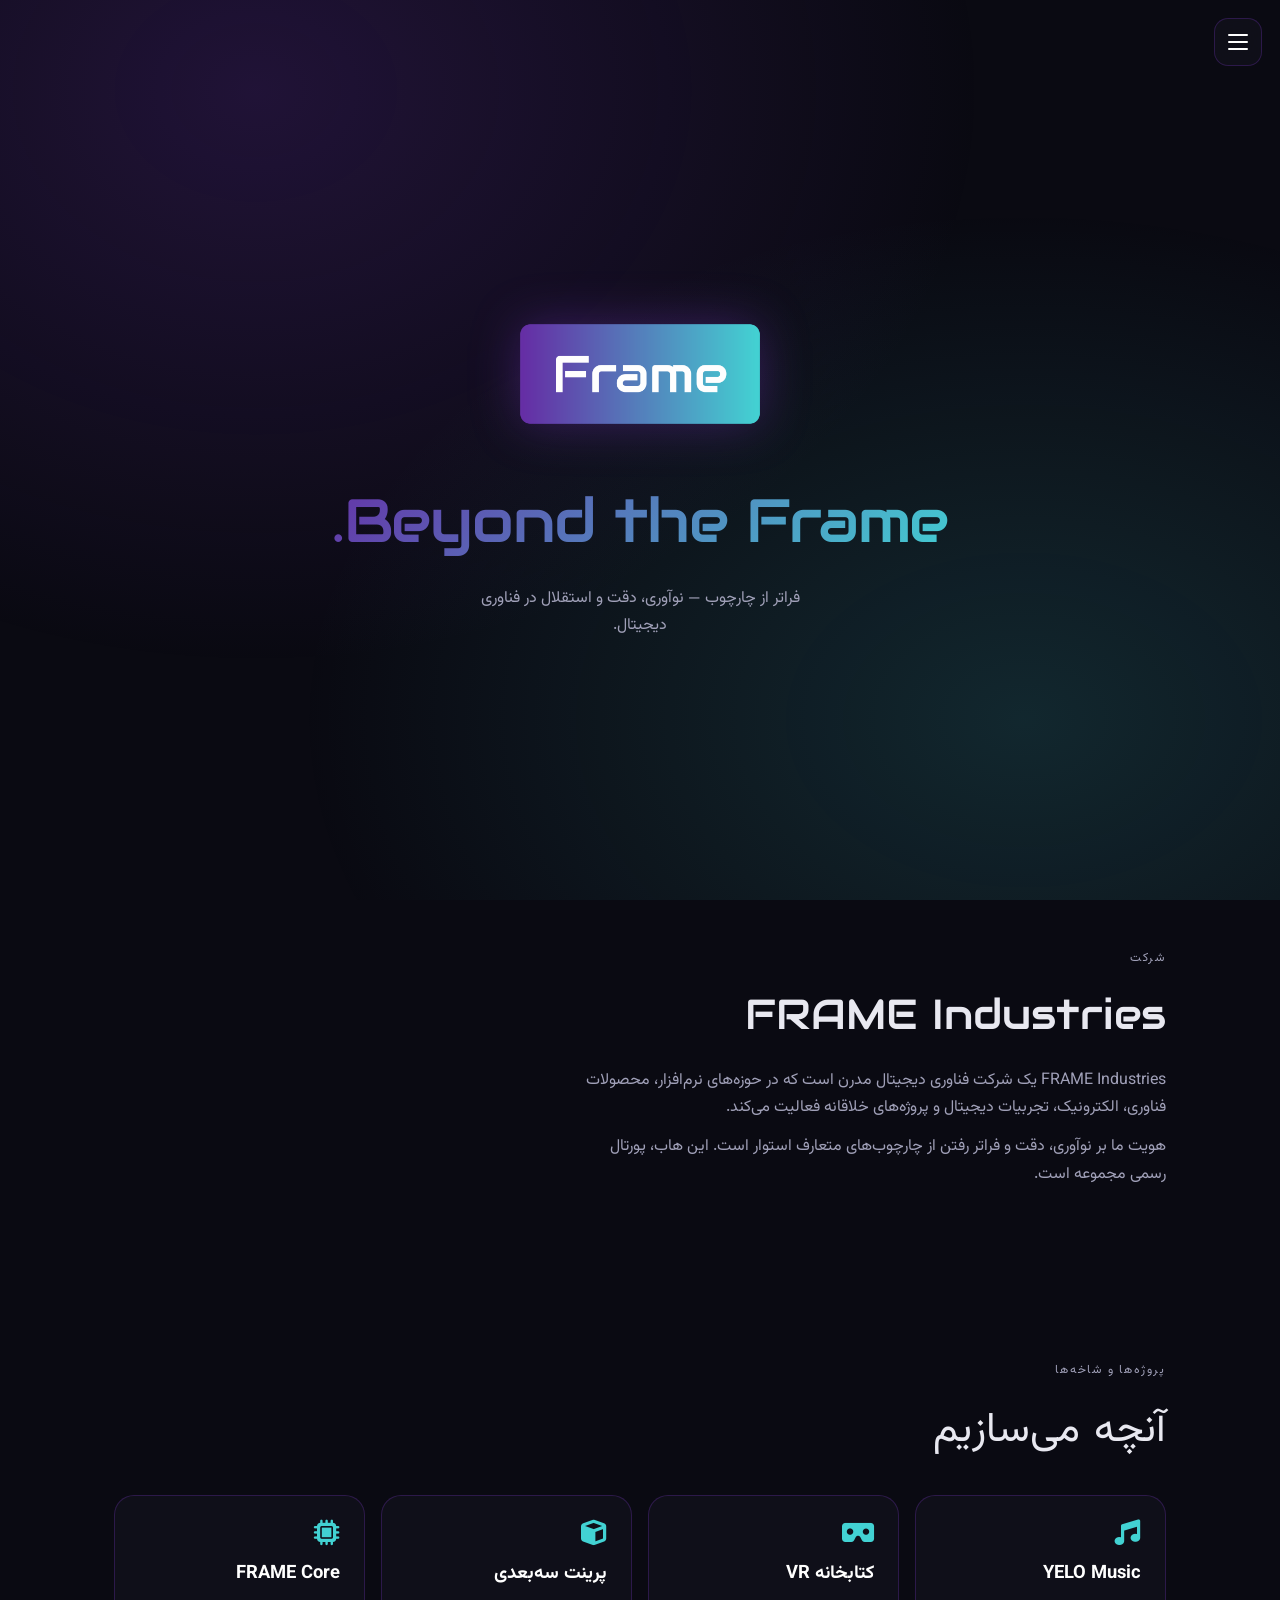
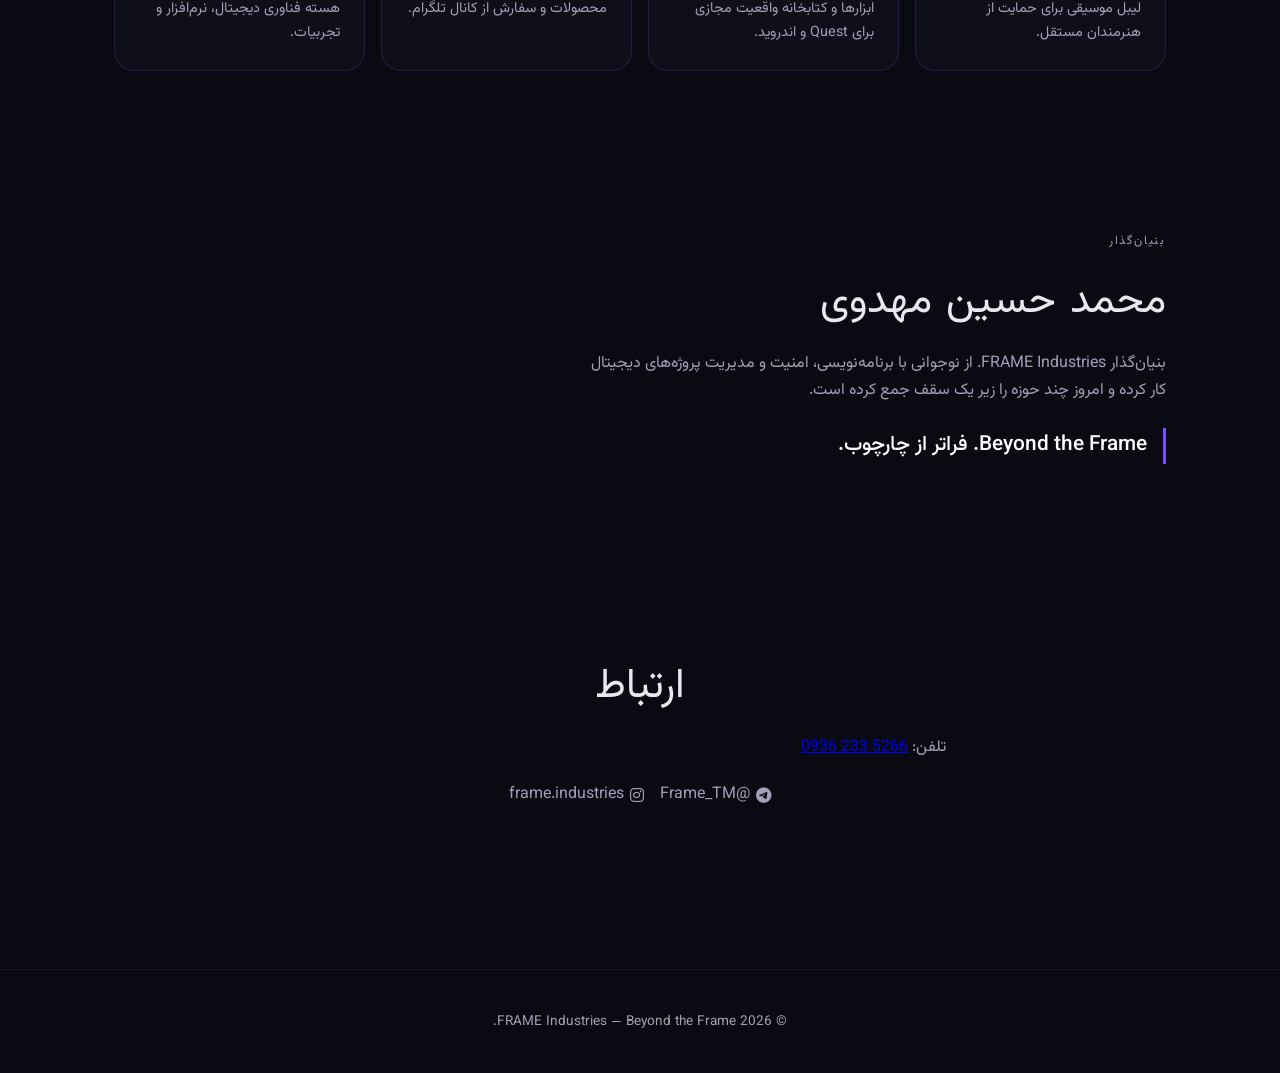
==== index.html @ 78009a1a "Fix hamburger overlapping menu logo + blend slider better" ====
<!DOCTYPE html>
<html lang="fa" dir="rtl">
<head>
    <meta charset="UTF-8">
    <meta name="viewport" content="width=device-width, initial-scale=1.0">
    <meta name="google-site-verification" content="eckEmKRcxO2-v0_uGxKgiAfYmNxzAT6_36wGXXYYWFs" />
    <title>FRAME Industries | Beyond the Frame</title>
    <meta name="description" content="هاب رسمی FRAME Industries. Beyond the Frame. فناوری، موسیقی، VR و نوآوری در شیراز.">
    <meta name="theme-color" content="#0a0a12">
    <link rel="icon" href="assets/logo-icon.png" />
    <link rel="apple-touch-icon" href="assets/logo-icon.png" />
    <link href="https://fonts.googleapis.com/css2?family=Audiowide&family=Inter:wght@300;400;500;600;700&family=Vazirmatn:wght@300;400;500;600;700&display=swap" rel="stylesheet">
    <link rel="stylesheet" href="https://cdnjs.cloudflare.com/ajax/libs/font-awesome/6.5.1/css/all.min.css">
    <link rel="stylesheet" href="style.css">
</head>
<body>
    <!-- Hamburger Button -->
    <button class="hamburger" id="hamburger" aria-label="منو" aria-expanded="false">
        <span></span>
        <span></span>
        <span></span>
    </button>

    <!-- Overlay -->
    <div class="menu-overlay" id="menuOverlay"></div>

    <!-- Slide Menu -->
    <nav class="slide-menu" id="slideMenu" aria-hidden="true">
        <div class="menu-header">
            <span class="menu-logo">FRAME</span>
            <button class="menu-close" id="menuClose" aria-label="بستن">×</button>
        </div>

        <div class="menu-section">
            <p class="menu-label">ناوبری صفحه</p>
            <a href="#hero">خانه</a>
            <a href="#about">درباره</a>
            <a href="#ventures">پروژه‌ها</a>
            <a href="#founder">بنیان‌گذار</a>
            <a href="#contact">تماس</a>
        </div>

        <div class="menu-section">
            <p class="menu-label">سایت‌ها و لینک‌ها</p>
            <a href="https://mhmahdavi1391.github.io/yelo/" target="_blank" rel="noopener">
                <i class="fa-solid fa-music"></i> YELO Music
            </a>
            <a href="https://mhmahdavi1391.github.io/VR/" target="_blank" rel="noopener">
                <i class="fa-solid fa-vr-cardboard"></i> کتابخانه VR
            </a>
            <a href="https://t.me/frame_industries_3d" target="_blank" rel="noopener">
                <i class="fa-solid fa-cube"></i> پرینت سه‌بعدی
            </a>
            <a href="https://t.me/Frame_TM" target="_blank" rel="noopener">
                <i class="fab fa-telegram"></i> تلگرام
            </a>
            <a href="https://www.instagram.com/frame.industries/" target="_blank" rel="noopener">
                <i class="fab fa-instagram"></i> اینستاگرام
            </a>
        </div>
    </nav>

    <main>
        <section id="hero" class="hero">
            <div class="hero-text">
                <img src="assets/logo-banner.png" alt="FRAME" class="hero-logo">
                <h1>Beyond the Frame.</h1>
                <p class="tagline">فراتر از چارچوب — نوآوری، دقت و استقلال در فناوری دیجیتال.</p>
            </div>

            <section class="ad-slider" id="adSlider" hidden aria-roledescription="carousel" aria-label="اسلایدر">
                <div class="ad-frame" id="adFrame">
                    <div class="ad-track" id="adTrack"></div>
                    <div class="ad-dots" id="adDots"></div>
                </div>
            </section>
        </section>

        <section id="about" class="section">
            <p class="eyebrow">شرکت</p>
            <h2>FRAME Industries</h2>
            <p>FRAME Industries یک شرکت فناوری دیجیتال مدرن است که در حوزه‌های نرم‌افزار، محصولات فناوری، الکترونیک، تجربیات دیجیتال و پروژه‌های خلاقانه فعالیت می‌کند.</p>
            <p>هویت ما بر نوآوری، دقت و فراتر رفتن از چارچوب‌های متعارف استوار است. این هاب، پورتال رسمی مجموعه است.</p>
        </section>

        <section id="ventures" class="section">
            <p class="eyebrow">پروژه‌ها و شاخه‌ها</p>
            <h2>آنچه می‌سازیم</h2>
            <div class="venture-grid">
                <a href="https://mhmahdavi1391.github.io/yelo/" class="v-card">
                    <i class="fa-solid fa-music"></i>
                    <h3>YELO Music</h3>
                    <p>لیبل موسیقی برای حمایت از هنرمندان مستقل.</p>
                </a>
                <a href="https://mhmahdavi1391.github.io/VR/" class="v-card">
                    <i class="fa-solid fa-vr-cardboard"></i>
                    <h3>کتابخانه VR</h3>
                    <p>ابزارها و کتابخانه واقعیت مجازی برای Quest و اندروید.</p>
                </a>
                <a href="https://t.me/frame_industries_3d" class="v-card" target="_blank" rel="noopener">
                    <i class="fa-solid fa-cube"></i>
                    <h3>پرینت سه‌بعدی</h3>
                    <p>محصولات و سفارش از کانال تلگرام.</p>
                </a>
                <div class="v-card">
                    <i class="fa-solid fa-microchip"></i>
                    <h3>FRAME Core</h3>
                    <p>هسته فناوری دیجیتال، نرم‌افزار و تجربیات.</p>
                </div>
            </div>
        </section>

        <section id="founder" class="section">
            <p class="eyebrow">بنیان‌گذار</p>
            <h2>محمد حسین مهدوی</h2>
            <p>بنیان‌گذار FRAME Industries. از نوجوانی با برنامه‌نویسی، امنیت و مدیریت پروژه‌های دیجیتال کار کرده و امروز چند حوزه را زیر یک سقف جمع کرده است.</p>
            <blockquote>Beyond the Frame. فراتر از چارچوب.</blockquote>
        </section>

        <section id="contact" class="section contact">
            <h2>ارتباط</h2>
            <p>تلفن: <a href="tel:09362335266" dir="ltr">0936 233 5266</a></p>
            <div class="socials">
                <a href="https://t.me/Frame_TM" target="_blank"><i class="fab fa-telegram"></i> @Frame_TM</a>
                <a href="https://www.instagram.com/frame.industries/" target="_blank"><i class="fab fa-instagram"></i> frame.industries</a>
            </div>
        </section>
    </main>

    <footer>
        <p>&copy; 2026 FRAME Industries — Beyond the Frame.</p>
    </footer>

    <script src="slider.js"></script>
    <script>
        // Menu toggle
        const hamburger = document.getElementById('hamburger');
        const slideMenu = document.getElementById('slideMenu');
        const menuOverlay = document.getElementById('menuOverlay');
        const menuClose = document.getElementById('menuClose');

        function openMenu() {
            slideMenu.classList.add('open');
            menuOverlay.classList.add('show');
            hamburger.classList.add('hidden');
            hamburger.setAttribute('aria-expanded', 'true');
            slideMenu.setAttribute('aria-hidden', 'false');
            document.body.style.overflow = 'hidden';
        }
        function closeMenu() {
            slideMenu.classList.remove('open');
            menuOverlay.classList.remove('show');
            hamburger.classList.remove('hidden');
            hamburger.setAttribute('aria-expanded', 'false');
            slideMenu.setAttribute('aria-hidden', 'true');
            document.body.style.overflow = '';
        }

        hamburger.addEventListener('click', openMenu);
        menuClose.addEventListener('click', closeMenu);
        menuOverlay.addEventListener('click', closeMenu);

        // Close menu on link click (for internal anchors)
        slideMenu.querySelectorAll('a[href^="#"]').forEach(a => {
            a.addEventListener('click', closeMenu);
        });

        // Scroll reveal
        const sections = document.querySelectorAll('section');
        const observer = new IntersectionObserver((entries) => {
            entries.forEach(entry => {
                if (entry.isIntersecting) entry.target.classList.add('revealed');
            });
        }, { threshold: 0.25 });
        sections.forEach(s => observer.observe(s));

        // Smooth scroll
        document.querySelectorAll('a[href^="#"]').forEach(a => {
            a.addEventListener('click', e => {
                const href = a.getAttribute('href');
                if (href.startsWith('#') && href.length > 1) {
                    e.preventDefault();
                    const target = document.querySelector(href);
                    if (target) target.scrollIntoView({ behavior: 'smooth' });
                }
            });
        });
    </script>
</body>
</html>
---- style.css ----
:root {
  --bg: #0a0a12;
  --ink: #e8e8f0;
  --muted: #a0a0b8;
  --glass: rgba(18, 18, 28, 0.72);
  --line: rgba(101, 46, 166, 0.35);
  --purple: #7c4dff;
  --cyan: #42D2D3;
  --gradient: linear-gradient(135deg, #652EA6, #5480BD, #42D2D3);
  --font: 'Vazirmatn', 'Inter', system-ui, sans-serif;
  --brand: 'Audiowide', 'Vazirmatn', sans-serif;
  --ease: cubic-bezier(.22, 1, .36, 1);
}

* { box-sizing: border-box; margin: 0; padding: 0; }
html { scroll-behavior: smooth; }
body {
  font-family: var(--font);
  background: var(--bg);
  color: var(--ink);
  line-height: 1.7;
  overflow-x: hidden;
}
body::before {
  content: '';
  position: fixed;
  inset: 0;
  z-index: -1;
  background: radial-gradient(ellipse at 20% 10%, rgba(101,46,166,.25), transparent 50%),
              radial-gradient(ellipse at 80% 80%, rgba(66,210,211,.15), transparent 50%);
  pointer-events: none;
}

/* Hamburger */
.hamburger {
  position: fixed;
  top: 18px;
  right: 18px;
  z-index: 200;
  width: 48px;
  height: 48px;
  border: 1px solid var(--line);
  background: var(--glass);
  backdrop-filter: blur(16px);
  border-radius: 14px;
  display: flex;
  flex-direction: column;
  align-items: center;
  justify-content: center;
  gap: 5px;
  cursor: pointer;
  transition: all .3s var(--ease);
}
.hamburger:hover { background: rgba(18,18,28,.9); border-color: var(--cyan); }
.hamburger span {
  display: block;
  width: 20px;
  height: 2px;
  background: #fff;
  border-radius: 2px;
  transition: all .3s;
}

/* Overlay */
.menu-overlay {
  position: fixed;
  inset: 0;
  background: rgba(0,0,0,.55);
  z-index: 150;
  opacity: 0;
  visibility: hidden;
  transition: all .35s var(--ease);
}
.menu-overlay.show {
  opacity: 1;
  visibility: visible;
}

/* Slide Menu (from right in RTL) */
.slide-menu {
  position: fixed;
  top: 0;
  right: 0;
  height: 100dvh;
  width: min(320px, 85vw);
  background: rgba(12,12,20,.92);
  backdrop-filter: blur(24px) saturate(1.3);
  border-left: 1px solid var(--line);
  z-index: 180;
  transform: translateX(100%);
  transition: transform .4s var(--ease);
  display: flex;
  flex-direction: column;
  padding: 20px 0;
  overflow-y: auto;
}
.slide-menu.open {
  transform: translateX(0);
}

.menu-header {
  display: flex;
  align-items: center;
  justify-content: space-between;
  padding: 8px 20px 16px;
  border-bottom: 1px solid rgba(255,255,255,.06);
}
.menu-logo {
  font-family: var(--brand);
  font-size: 1.3rem;
  letter-spacing: 0.12em;
  background: var(--gradient);
  -webkit-background-clip: text;
  -webkit-text-fill-color: transparent;
}
.menu-close {
  width: 36px;
  height: 36px;
  border: 0;
  background: transparent;
  color: var(--muted);
  font-size: 1.8rem;
  cursor: pointer;
  border-radius: 10px;
  line-height: 1;
}
.menu-close:hover { color: #fff; background: rgba(255,255,255,.08); }

.menu-section {
  padding: 16px 0;
  border-bottom: 1px solid rgba(255,255,255,.05);
}
.menu-label {
  font-size: 0.7rem;
  letter-spacing: 0.14em;
  text-transform: uppercase;
  color: var(--purple);
  padding: 0 20px 8px;
  font-weight: 600;
}
.slide-menu a {
  display: flex;
  align-items: center;
  gap: 12px;
  padding: 12px 20px;
  color: var(--ink);
  text-decoration: none;
  font-size: 0.95rem;
  font-weight: 500;
  transition: background .25s;
}
.slide-menu a:hover {
  background: rgba(101,46,166,.18);
}
.slide-menu a i {
  width: 20px;
  text-align: center;
  color: var(--cyan);
  font-size: 1.05rem;
}

main { max-width: 1100px; margin: 0 auto; padding: 40px 24px 80px; }

.hero {
  min-height: 92vh;
  display: flex;
  flex-direction: column;
  align-items: center;
  justify-content: center;
  text-align: center;
  padding: 80px 0 40px;
  gap: 28px;
}
.hero-text { max-width: 640px; }
.hero-logo {
  width: min(260px, 68%);
  margin-bottom: 20px;
  filter: drop-shadow(0 0 24px rgba(101,46,166,.45));
}
.hero h1 {
  font-family: var(--brand);
  font-size: clamp(2.4rem, 5.5vw, 3.8rem);
  font-weight: 400;
  letter-spacing: -0.02em;
  background: var(--gradient);
  -webkit-background-clip: text;
  -webkit-text-fill-color: transparent;
  margin-bottom: 12px;
}
.tagline { max-width: 38ch; color: var(--muted); margin: 0 auto; }

.ad-slider {
  width: min(720px, 92%);
  margin: 8px 0;
}
.ad-frame {
  position: relative;
  aspect-ratio: 16/9;
  border-radius: 24px;
  overflow: hidden;
  background: var(--glass);
  border: 1px solid var(--line);
  box-shadow: 0 20px 50px rgba(0,0,0,.4), inset 0 1px 0 rgba(255,255,255,.08);
  backdrop-filter: blur(12px);
  cursor: grab;
  touch-action: pan-y;
  user-select: none;
}
.ad-frame.is-dragging { cursor: grabbing; }
.ad-track {
  display: flex;
  height: 100%;
  transform: translateX(0);
  transition: transform .55s cubic-bezier(.22,1,.36,1);
}
.ad-frame.is-dragging .ad-track { transition: none; }
.ad-track img, .ad-link {
  flex: 0 0 100%;
  width: 100%;
  height: 100%;
  object-fit: cover;
}
.ad-link { display: block; }
.ad-track img { pointer-events: none; }
.ad-dots {
  position: absolute;
  left: 50%;
  bottom: 14px;
  transform: translateX(-50%);
  z-index: 4;
  display: flex;
  gap: 7px;
  padding: 8px 12px;
  border-radius: 999px;
  background: rgba(10,10,18,.65);
  border: 1px solid rgba(255,255,255,.1);
  backdrop-filter: blur(12px);
}
.ad-dot {
  width: 7px;
  height: 7px;
  border: 0;
  border-radius: 999px;
  background: rgba(255,255,255,.35);
  cursor: pointer;
  padding: 0;
  transition: all .3s;
}
.ad-dot.is-on {
  width: 20px;
  background: var(--gradient);
}

.section {
  padding: 80px 0;
  opacity: 0;
  transform: translateY(30px);
  transition: opacity .8s var(--ease), transform .8s var(--ease);
}
.section.revealed { opacity: 1; transform: none; }
.eyebrow {
  font-size: 0.75rem;
  letter-spacing: 0.15em;
  text-transform: uppercase;
  color: var(--purple);
  margin-bottom: 8px;
}
h2 {
  font-family: var(--brand);
  font-size: clamp(1.8rem, 4vw, 2.6rem);
  font-weight: 400;
  margin-bottom: 16px;
}
.section p { color: var(--muted); max-width: 65ch; margin-bottom: 12px; }

.venture-grid {
  display: grid;
  grid-template-columns: repeat(auto-fit, minmax(240px, 1fr));
  gap: 16px;
  margin-top: 32px;
}
.v-card {
  background: var(--glass);
  border: 1px solid var(--line);
  border-radius: 20px;
  padding: 24px;
  text-decoration: none;
  color: inherit;
  transition: transform .4s var(--ease), border-color .3s;
}
.v-card:hover { transform: translateY(-6px); border-color: var(--cyan); }
.v-card i { font-size: 1.6rem; color: var(--cyan); margin-bottom: 12px; display: block; }
.v-card h3 { font-size: 1.15rem; margin-bottom: 8px; color: #fff; }
.v-card p { font-size: 0.9rem; margin: 0; }

blockquote {
  font-size: 1.3rem;
  font-weight: 500;
  color: #fff;
  border-right: 3px solid var(--purple);
  padding-right: 16px;
  margin: 24px 0;
}

.contact { text-align: center; }
.socials { display: flex; gap: 16px; justify-content: center; margin-top: 20px; }
.socials a {
  color: var(--muted);
  text-decoration: none;
  display: flex;
  align-items: center;
  gap: 6px;
  transition: color .3s;
}
.socials a:hover { color: var(--cyan); }

footer {
  text-align: center;
  padding: 40px 20px;
  color: var(--muted);
  font-size: 0.85rem;
  border-top: 1px solid rgba(255,255,255,.06);
}

@media (max-width: 720px) {
  .hero { min-height: auto; padding-top: 90px; }
  .ad-slider { width: 100%; }
  .ad-frame { border-radius: 18px; }
}

@media (prefers-reduced-motion: reduce) {
  .ad-track, .slide-menu, .menu-overlay { transition: none; }
  .section { opacity: 1; transform: none; }
}
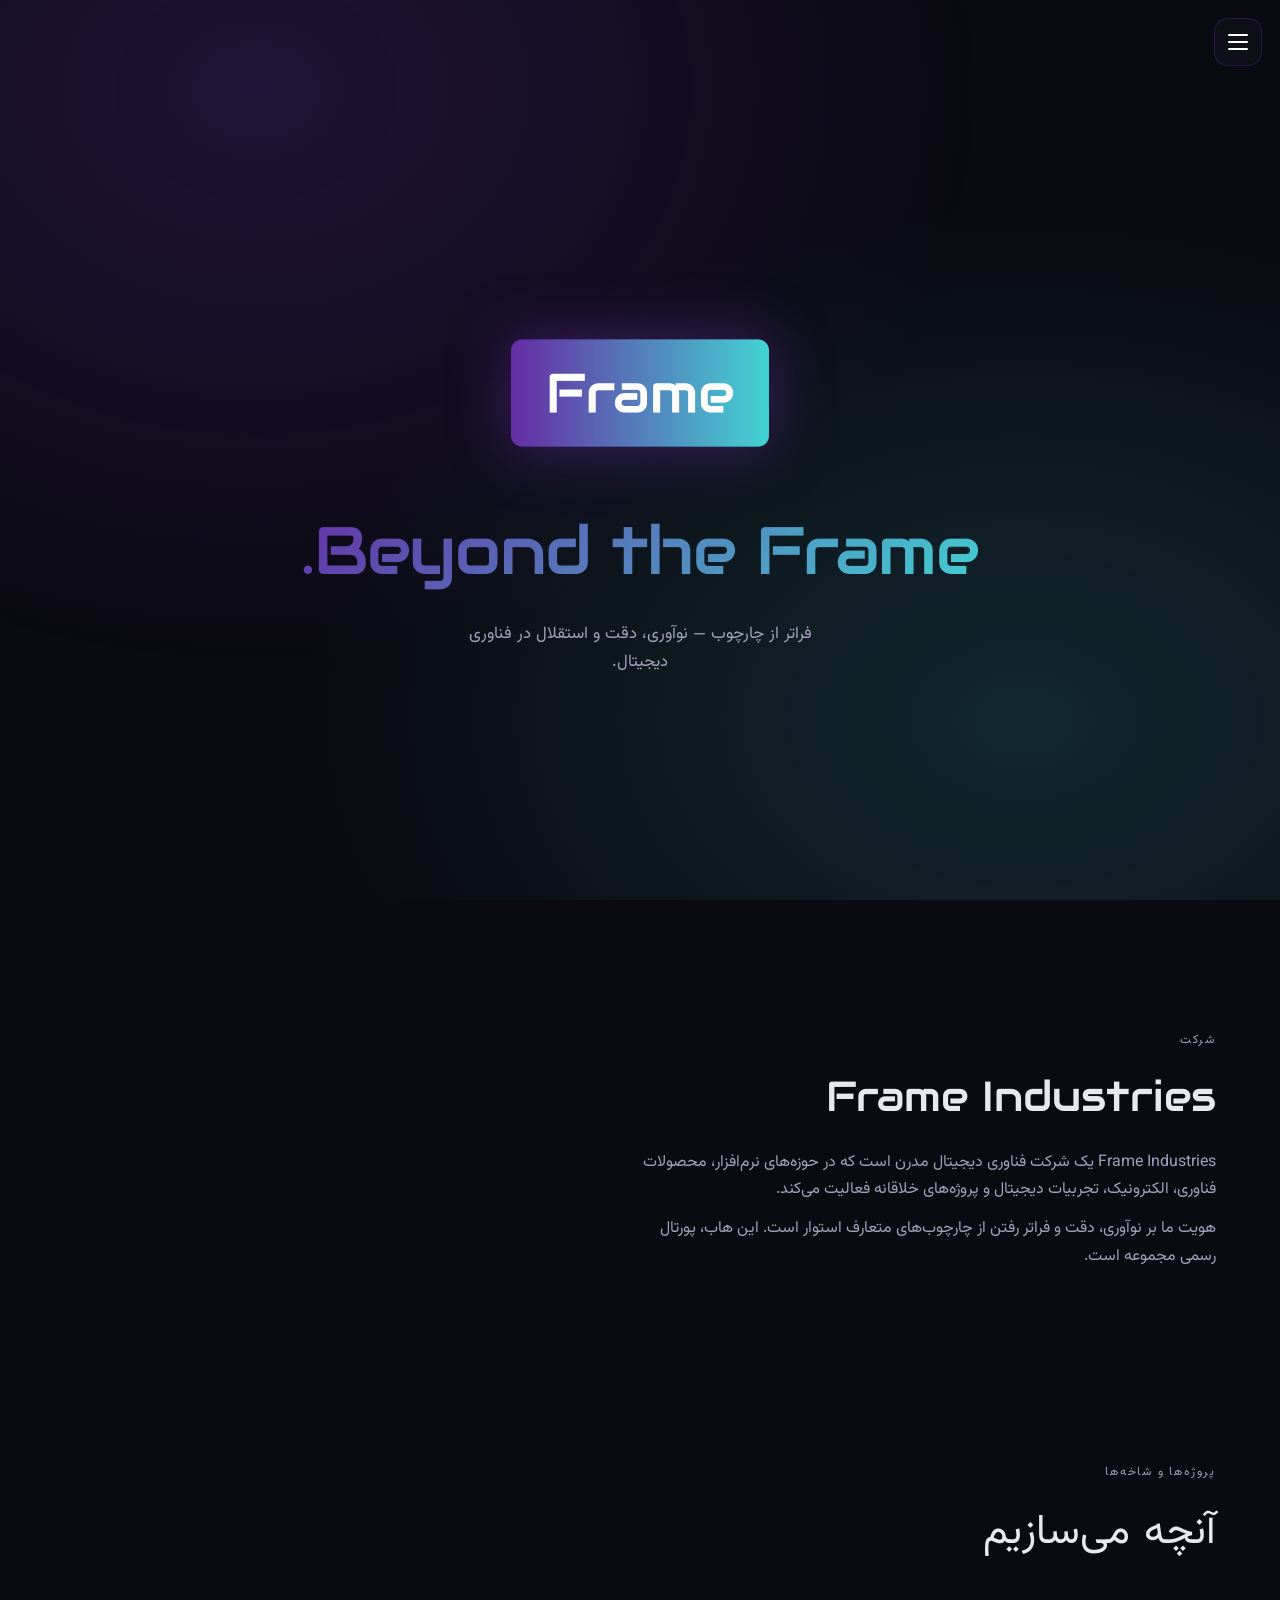
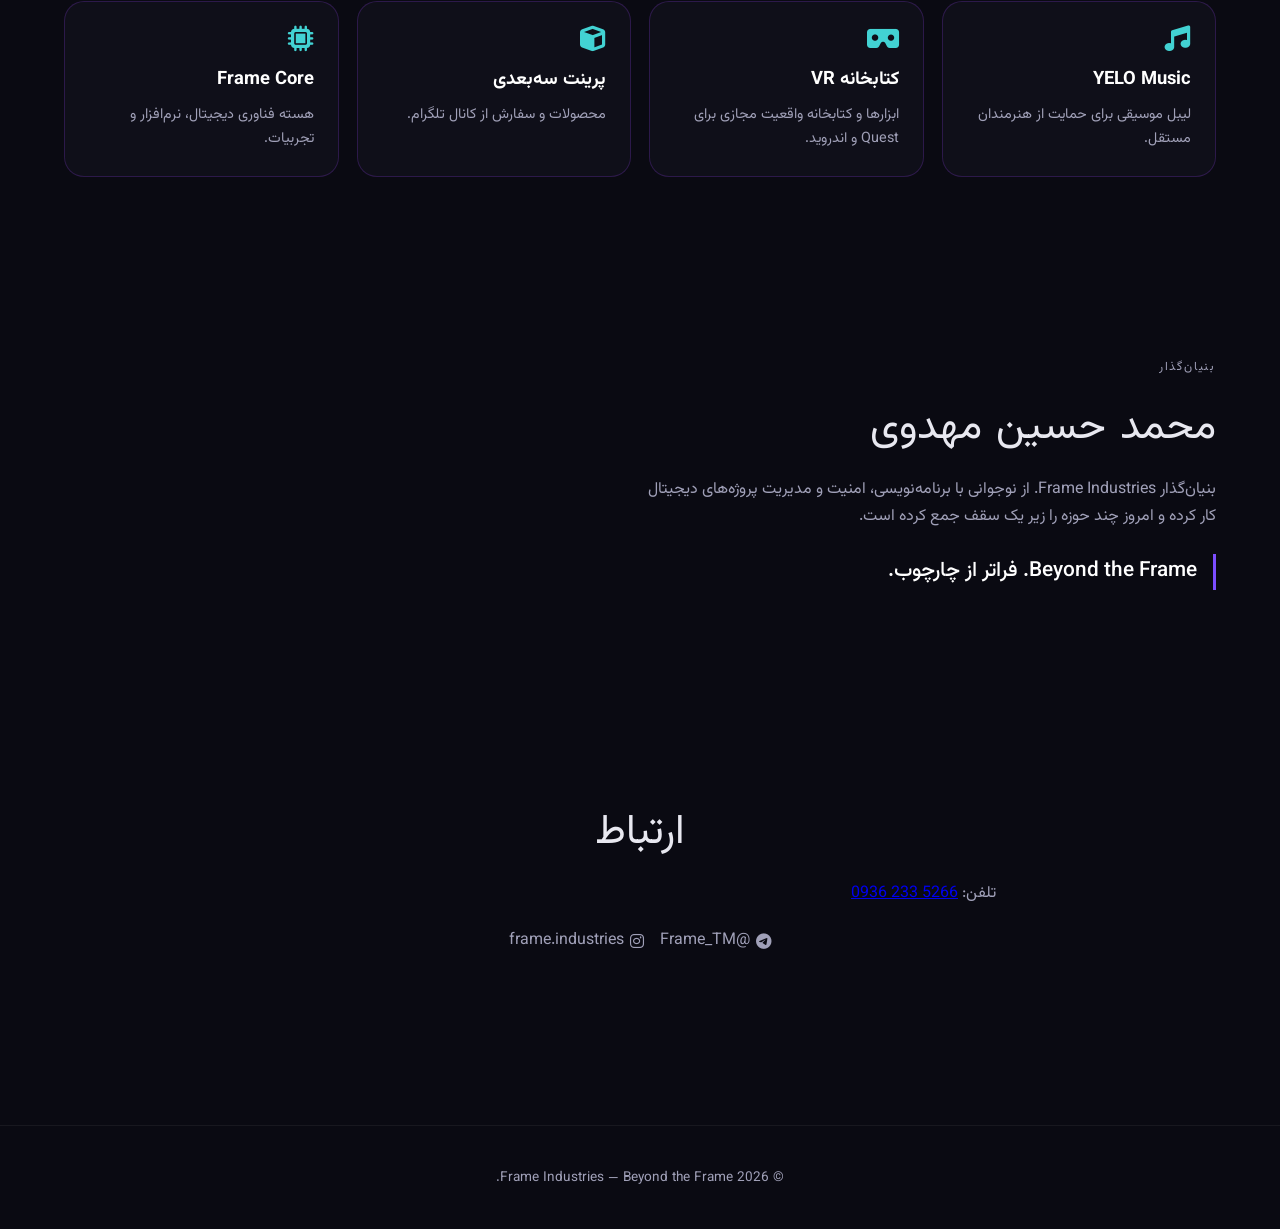
==== commit d7f8651d: "Change company name to Frame (not FRAME) everywhere" ====
--- a/index.html
+++ b/index.html
@@ -4,8 +4,8 @@
     <meta charset="UTF-8">
     <meta name="viewport" content="width=device-width, initial-scale=1.0">
     <meta name="google-site-verification" content="eckEmKRcxO2-v0_uGxKgiAfYmNxzAT6_36wGXXYYWFs" />
-    <title>FRAME Industries | Beyond the Frame</title>
-    <meta name="description" content="هاب رسمی FRAME Industries. Beyond the Frame. فناوری، موسیقی، VR و نوآوری در شیراز.">
+    <title>Frame Industries | Beyond the Frame</title>
+    <meta name="description" content="هاب رسمی Frame Industries. Beyond the Frame. فناوری، موسیقی، VR و نوآوری در شیراز.">
     <meta name="theme-color" content="#0a0a12">
     <link rel="icon" href="assets/logo-icon.png" />
     <link rel="apple-touch-icon" href="assets/logo-icon.png" />
@@ -27,7 +27,7 @@
     <!-- Slide Menu -->
     <nav class="slide-menu" id="slideMenu" aria-hidden="true">
         <div class="menu-header">
-            <span class="menu-logo">FRAME</span>
+            <span class="menu-logo">Frame</span>
             <button class="menu-close" id="menuClose" aria-label="بستن">×</button>
         </div>
 
@@ -63,7 +63,7 @@
     <main>
         <section id="hero" class="hero">
             <div class="hero-text">
-                <img src="assets/logo-banner.png" alt="FRAME" class="hero-logo">
+                <img src="assets/logo-banner.png" alt="Frame" class="hero-logo">
                 <h1>Beyond the Frame.</h1>
                 <p class="tagline">فراتر از چارچوب — نوآوری، دقت و استقلال در فناوری دیجیتال.</p>
             </div>
@@ -78,8 +78,8 @@
 
         <section id="about" class="section">
             <p class="eyebrow">شرکت</p>
-            <h2>FRAME Industries</h2>
-            <p>FRAME Industries یک شرکت فناوری دیجیتال مدرن است که در حوزه‌های نرم‌افزار، محصولات فناوری، الکترونیک، تجربیات دیجیتال و پروژه‌های خلاقانه فعالیت می‌کند.</p>
+            <h2>Frame Industries</h2>
+            <p>Frame Industries یک شرکت فناوری دیجیتال مدرن است که در حوزه‌های نرم‌افزار، محصولات فناوری، الکترونیک، تجربیات دیجیتال و پروژه‌های خلاقانه فعالیت می‌کند.</p>
             <p>هویت ما بر نوآوری، دقت و فراتر رفتن از چارچوب‌های متعارف استوار است. این هاب، پورتال رسمی مجموعه است.</p>
         </section>
 
@@ -104,7 +104,7 @@
                 </a>
                 <div class="v-card">
                     <i class="fa-solid fa-microchip"></i>
-                    <h3>FRAME Core</h3>
+                    <h3>Frame Core</h3>
                     <p>هسته فناوری دیجیتال، نرم‌افزار و تجربیات.</p>
                 </div>
             </div>
@@ -113,7 +113,7 @@
         <section id="founder" class="section">
             <p class="eyebrow">بنیان‌گذار</p>
             <h2>محمد حسین مهدوی</h2>
-            <p>بنیان‌گذار FRAME Industries. از نوجوانی با برنامه‌نویسی، امنیت و مدیریت پروژه‌های دیجیتال کار کرده و امروز چند حوزه را زیر یک سقف جمع کرده است.</p>
+            <p>بنیان‌گذار Frame Industries. از نوجوانی با برنامه‌نویسی، امنیت و مدیریت پروژه‌های دیجیتال کار کرده و امروز چند حوزه را زیر یک سقف جمع کرده است.</p>
             <blockquote>Beyond the Frame. فراتر از چارچوب.</blockquote>
         </section>
 
@@ -128,7 +128,7 @@
     </main>
 
     <footer>
-        <p>&copy; 2026 FRAME Industries — Beyond the Frame.</p>
+        <p>&copy; 2026 Frame Industries — Beyond the Frame.</p>
     </footer>
 
     <script src="slider.js"></script>
--- a/style.css
+++ b/style.css
@@ -60,6 +60,11 @@
   border-radius: 2px;
   transition: all .3s;
 }
+.hamburger.hidden {
+  opacity: 0;
+  pointer-events: none;
+  transform: scale(0.9);
+}
 
 /* Overlay */
 .menu-overlay {
@@ -82,7 +87,7 @@
   top: 0;
   right: 0;
   height: 100dvh;
-  width: min(320px, 85vw);
+  width: min(340px, 88vw);
   background: rgba(12,12,20,.92);
   backdrop-filter: blur(24px) saturate(1.3);
   border-left: 1px solid var(--line);
@@ -102,24 +107,24 @@
   display: flex;
   align-items: center;
   justify-content: space-between;
-  padding: 8px 20px 16px;
+  padding: 12px 22px 18px;
   border-bottom: 1px solid rgba(255,255,255,.06);
 }
 .menu-logo {
   font-family: var(--brand);
-  font-size: 1.3rem;
+  font-size: 1.35rem;
   letter-spacing: 0.12em;
   background: var(--gradient);
   -webkit-background-clip: text;
   -webkit-text-fill-color: transparent;
 }
 .menu-close {
-  width: 36px;
-  height: 36px;
+  width: 40px;
+  height: 40px;
   border: 0;
   background: transparent;
   color: var(--muted);
-  font-size: 1.8rem;
+  font-size: 1.9rem;
   cursor: pointer;
   border-radius: 10px;
   line-height: 1;
@@ -135,17 +140,17 @@
   letter-spacing: 0.14em;
   text-transform: uppercase;
   color: var(--purple);
-  padding: 0 20px 8px;
+  padding: 0 22px 8px;
   font-weight: 600;
 }
 .slide-menu a {
   display: flex;
   align-items: center;
   gap: 12px;
-  padding: 12px 20px;
+  padding: 13px 22px;
   color: var(--ink);
   text-decoration: none;
-  font-size: 0.95rem;
+  font-size: 0.96rem;
   font-weight: 500;
   transition: background .25s;
 }
@@ -159,27 +164,27 @@
   font-size: 1.05rem;
 }
 
-main { max-width: 1100px; margin: 0 auto; padding: 40px 24px 80px; }
+main { max-width: 1200px; margin: 0 auto; padding: 40px 24px 80px; }
 
 .hero {
-  min-height: 92vh;
+  min-height: 100vh;
   display: flex;
   flex-direction: column;
   align-items: center;
   justify-content: center;
   text-align: center;
-  padding: 80px 0 40px;
-  gap: 28px;
-}
-.hero-text { max-width: 640px; }
+  padding: 90px 0 50px;
+  gap: 32px;
+}
+.hero-text { max-width: 680px; }
 .hero-logo {
-  width: min(260px, 68%);
+  width: min(280px, 70%);
   margin-bottom: 20px;
-  filter: drop-shadow(0 0 24px rgba(101,46,166,.45));
+  filter: drop-shadow(0 0 28px rgba(101,46,166,.5));
 }
 .hero h1 {
   font-family: var(--brand);
-  font-size: clamp(2.4rem, 5.5vw, 3.8rem);
+  font-size: clamp(2.5rem, 6vw, 4.2rem);
   font-weight: 400;
   letter-spacing: -0.02em;
   background: var(--gradient);
@@ -187,21 +192,22 @@
   -webkit-text-fill-color: transparent;
   margin-bottom: 12px;
 }
-.tagline { max-width: 38ch; color: var(--muted); margin: 0 auto; }
-
+.tagline { max-width: 40ch; color: var(--muted); margin: 0 auto; font-size: 1.05rem; }
+
+/* Slider — blended, no heavy frame */
 .ad-slider {
-  width: min(720px, 92%);
-  margin: 8px 0;
+  width: 100%;
+  max-width: 100%;
+  margin: 10px 0 0;
 }
 .ad-frame {
   position: relative;
   aspect-ratio: 16/9;
-  border-radius: 24px;
+  border-radius: 0;
   overflow: hidden;
-  background: var(--glass);
-  border: 1px solid var(--line);
-  box-shadow: 0 20px 50px rgba(0,0,0,.4), inset 0 1px 0 rgba(255,255,255,.08);
-  backdrop-filter: blur(12px);
+  background: transparent;
+  border: none;
+  box-shadow: none;
   cursor: grab;
   touch-action: pan-y;
   user-select: none;
@@ -211,7 +217,7 @@
   display: flex;
   height: 100%;
   transform: translateX(0);
-  transition: transform .55s cubic-bezier(.22,1,.36,1);
+  transition: transform .6s cubic-bezier(.22,1,.36,1);
 }
 .ad-frame.is-dragging .ad-track { transition: none; }
 .ad-track img, .ad-link {
@@ -225,34 +231,34 @@
 .ad-dots {
   position: absolute;
   left: 50%;
-  bottom: 14px;
+  bottom: 18px;
   transform: translateX(-50%);
   z-index: 4;
   display: flex;
-  gap: 7px;
-  padding: 8px 12px;
+  gap: 8px;
+  padding: 8px 14px;
   border-radius: 999px;
-  background: rgba(10,10,18,.65);
-  border: 1px solid rgba(255,255,255,.1);
-  backdrop-filter: blur(12px);
+  background: rgba(10,10,18,.5);
+  border: 1px solid rgba(255,255,255,.08);
+  backdrop-filter: blur(10px);
 }
 .ad-dot {
   width: 7px;
   height: 7px;
   border: 0;
   border-radius: 999px;
-  background: rgba(255,255,255,.35);
+  background: rgba(255,255,255,.4);
   cursor: pointer;
   padding: 0;
   transition: all .3s;
 }
 .ad-dot.is-on {
-  width: 20px;
+  width: 22px;
   background: var(--gradient);
 }
 
 .section {
-  padding: 80px 0;
+  padding: 90px 0;
   opacity: 0;
   transform: translateY(30px);
   transition: opacity .8s var(--ease), transform .8s var(--ease);
@@ -275,9 +281,9 @@
 
 .venture-grid {
   display: grid;
-  grid-template-columns: repeat(auto-fit, minmax(240px, 1fr));
-  gap: 16px;
-  margin-top: 32px;
+  grid-template-columns: repeat(auto-fit, minmax(250px, 1fr));
+  gap: 18px;
+  margin-top: 36px;
 }
 .v-card {
   background: var(--glass);
@@ -322,13 +328,35 @@
   border-top: 1px solid rgba(255,255,255,.06);
 }
 
+/* Desktop & Tablet */
+@media (min-width: 768px) {
+  .ad-slider {
+    width: 100vw;
+    margin-left: calc(50% - 50vw);
+    margin-right: calc(50% - 50vw);
+  }
+  .ad-frame {
+    aspect-ratio: 21/9;
+    max-height: 480px;
+  }
+  .hero {
+    padding-top: 70px;
+  }
+}
+
+@media (min-width: 1100px) {
+  .ad-frame {
+    max-height: 520px;
+  }
+}
+
 @media (max-width: 720px) {
-  .hero { min-height: auto; padding-top: 90px; }
-  .ad-slider { width: 100%; }
-  .ad-frame { border-radius: 18px; }
+  .hero { min-height: auto; padding-top: 100px; gap: 24px; }
+  .ad-slider { width: 100vw; margin-left: -24px; margin-right: -24px; }
+  .ad-frame { aspect-ratio: 16/10; }
 }
 
 @media (prefers-reduced-motion: reduce) {
-  .ad-track, .slide-menu, .menu-overlay { transition: none; }
+  .ad-track, .slide-menu, .menu-overlay, .hamburger { transition: none; }
   .section { opacity: 1; transform: none; }
 }
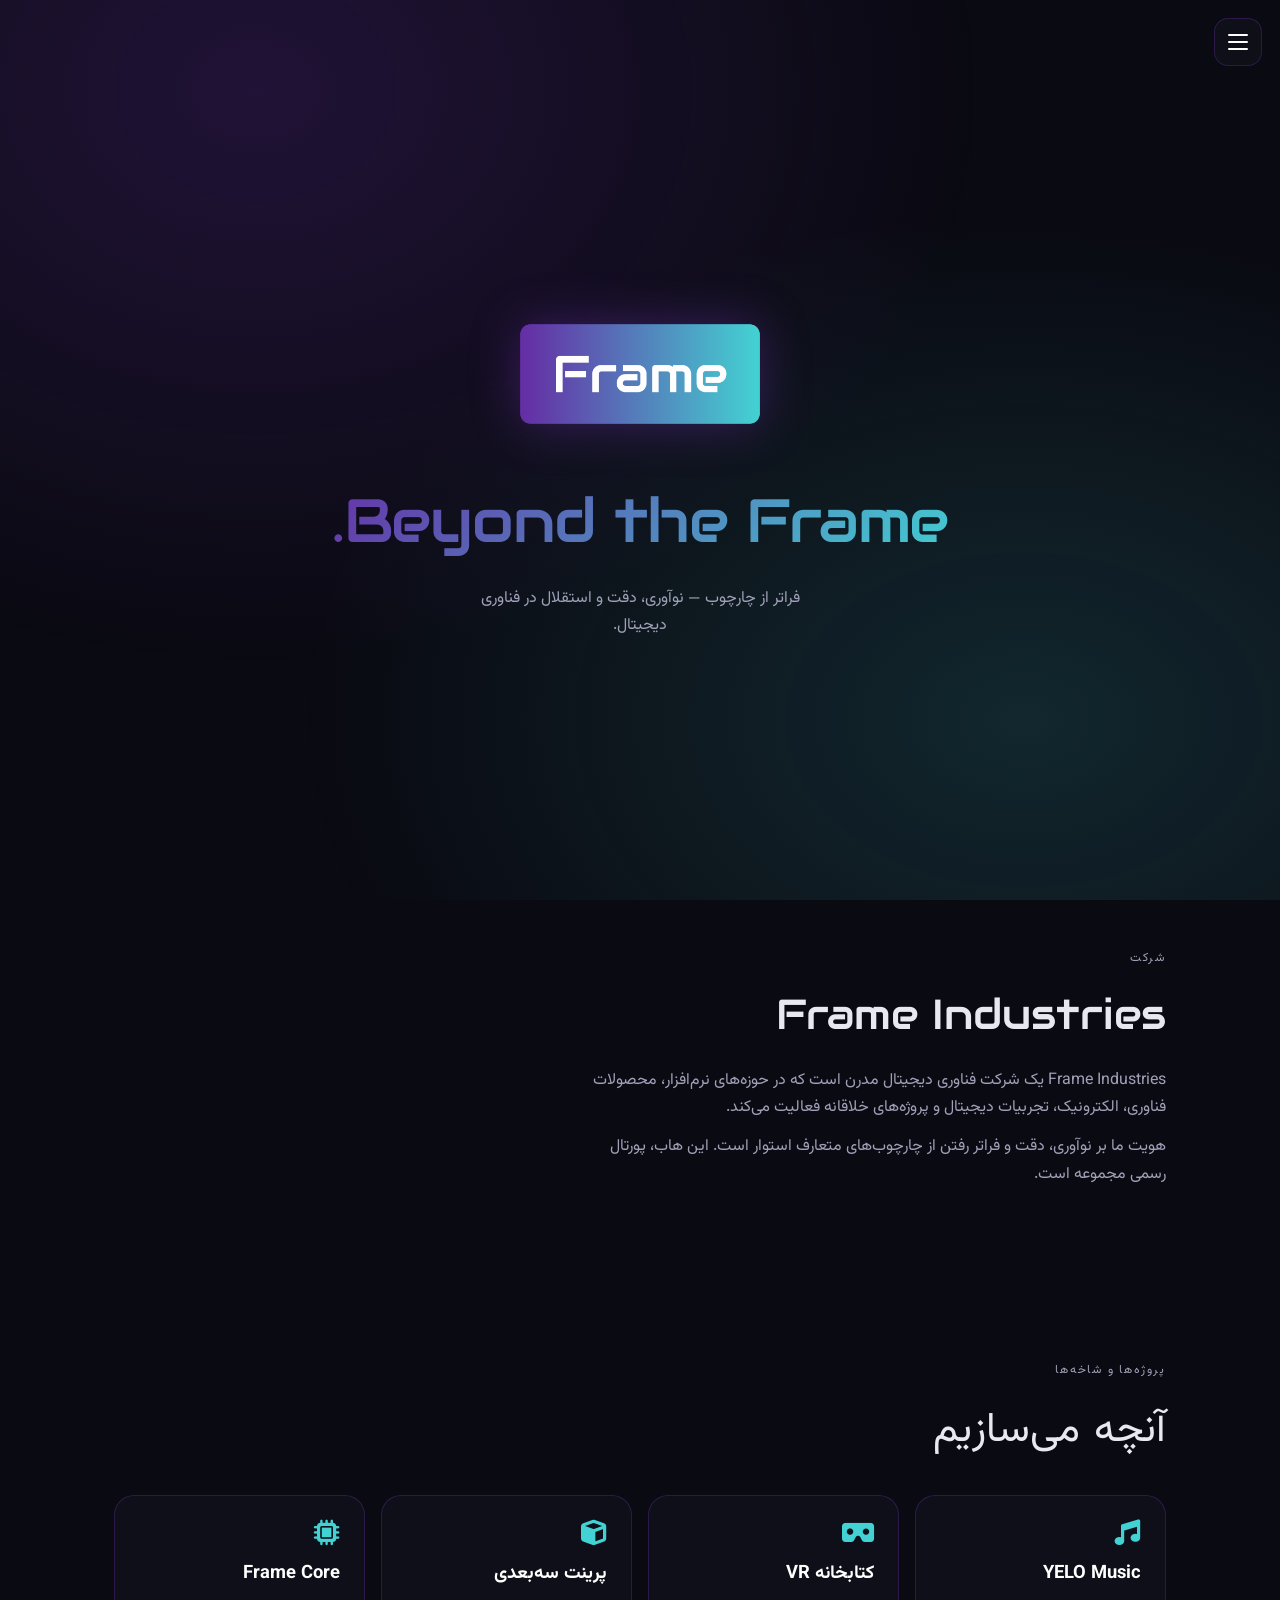
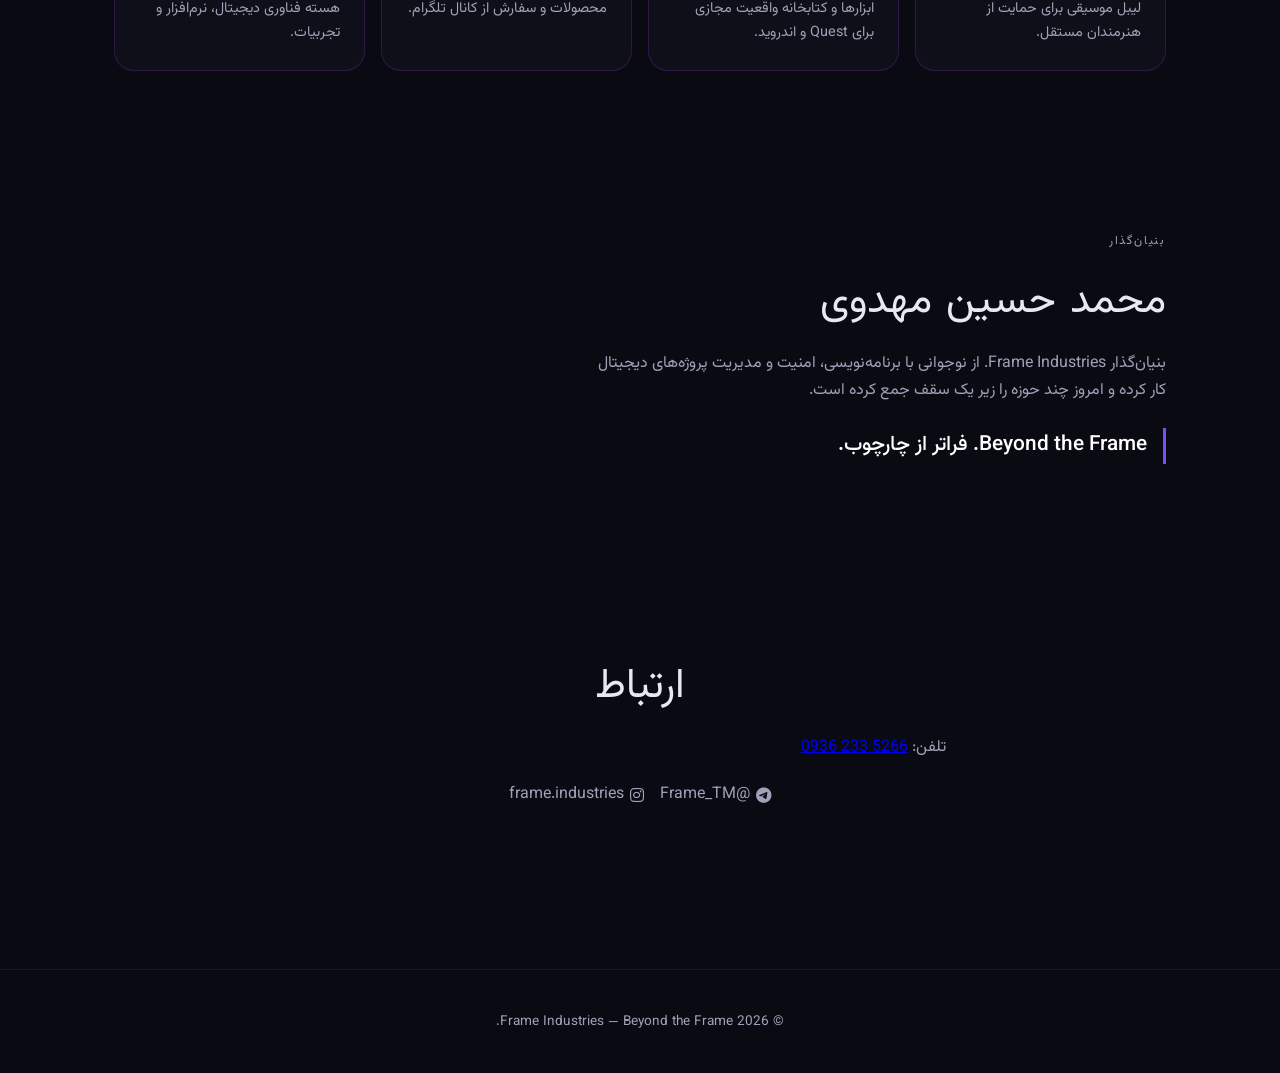
==== commit fdd199f9: "Add nav arrows to slider for better UX" ====
--- a/index.html
+++ b/index.html
@@ -70,7 +70,13 @@
 
             <section class="ad-slider" id="adSlider" hidden aria-roledescription="carousel" aria-label="اسلایدر">
                 <div class="ad-frame" id="adFrame">
+                    <button class="ad-arrow ad-prev" id="adPrev" aria-label="قبلی" type="button">
+                        <i class="fas fa-chevron-right"></i>
+                    </button>
                     <div class="ad-track" id="adTrack"></div>
+                    <button class="ad-arrow ad-next" id="adNext" aria-label="بعدی" type="button">
+                        <i class="fas fa-chevron-left"></i>
+                    </button>
                     <div class="ad-dots" id="adDots"></div>
                 </div>
             </section>
--- a/style.css
+++ b/style.css
@@ -164,27 +164,27 @@
   font-size: 1.05rem;
 }
 
-main { max-width: 1200px; margin: 0 auto; padding: 40px 24px 80px; }
+main { max-width: 1100px; margin: 0 auto; padding: 40px 24px 80px; }
 
 .hero {
-  min-height: 100vh;
+  min-height: 92vh;
   display: flex;
   flex-direction: column;
   align-items: center;
   justify-content: center;
   text-align: center;
-  padding: 90px 0 50px;
-  gap: 32px;
-}
-.hero-text { max-width: 680px; }
+  padding: 80px 0 40px;
+  gap: 28px;
+}
+.hero-text { max-width: 640px; }
 .hero-logo {
-  width: min(280px, 70%);
+  width: min(260px, 68%);
   margin-bottom: 20px;
-  filter: drop-shadow(0 0 28px rgba(101,46,166,.5));
+  filter: drop-shadow(0 0 24px rgba(101,46,166,.45));
 }
 .hero h1 {
   font-family: var(--brand);
-  font-size: clamp(2.5rem, 6vw, 4.2rem);
+  font-size: clamp(2.4rem, 5.5vw, 3.8rem);
   font-weight: 400;
   letter-spacing: -0.02em;
   background: var(--gradient);
@@ -192,22 +192,22 @@
   -webkit-text-fill-color: transparent;
   margin-bottom: 12px;
 }
-.tagline { max-width: 40ch; color: var(--muted); margin: 0 auto; font-size: 1.05rem; }
-
-/* Slider — blended, no heavy frame */
+.tagline { max-width: 38ch; color: var(--muted); margin: 0 auto; }
+
+/* Slider — previous glass framed style */
 .ad-slider {
-  width: 100%;
-  max-width: 100%;
-  margin: 10px 0 0;
+  width: min(720px, 92%);
+  margin: 8px 0;
 }
 .ad-frame {
   position: relative;
   aspect-ratio: 16/9;
-  border-radius: 0;
+  border-radius: 24px;
   overflow: hidden;
-  background: transparent;
-  border: none;
-  box-shadow: none;
+  background: var(--glass);
+  border: 1px solid var(--line);
+  box-shadow: 0 20px 50px rgba(0,0,0,.4), inset 0 1px 0 rgba(255,255,255,.08);
+  backdrop-filter: blur(12px);
   cursor: grab;
   touch-action: pan-y;
   user-select: none;
@@ -217,7 +217,7 @@
   display: flex;
   height: 100%;
   transform: translateX(0);
-  transition: transform .6s cubic-bezier(.22,1,.36,1);
+  transition: transform .55s cubic-bezier(.22,1,.36,1);
 }
 .ad-frame.is-dragging .ad-track { transition: none; }
 .ad-track img, .ad-link {
@@ -231,34 +231,34 @@
 .ad-dots {
   position: absolute;
   left: 50%;
-  bottom: 18px;
+  bottom: 14px;
   transform: translateX(-50%);
   z-index: 4;
   display: flex;
-  gap: 8px;
-  padding: 8px 14px;
+  gap: 7px;
+  padding: 8px 12px;
   border-radius: 999px;
-  background: rgba(10,10,18,.5);
-  border: 1px solid rgba(255,255,255,.08);
-  backdrop-filter: blur(10px);
+  background: rgba(10,10,18,.65);
+  border: 1px solid rgba(255,255,255,.1);
+  backdrop-filter: blur(12px);
 }
 .ad-dot {
   width: 7px;
   height: 7px;
   border: 0;
   border-radius: 999px;
-  background: rgba(255,255,255,.4);
+  background: rgba(255,255,255,.35);
   cursor: pointer;
   padding: 0;
   transition: all .3s;
 }
 .ad-dot.is-on {
-  width: 22px;
+  width: 20px;
   background: var(--gradient);
 }
 
 .section {
-  padding: 90px 0;
+  padding: 80px 0;
   opacity: 0;
   transform: translateY(30px);
   transition: opacity .8s var(--ease), transform .8s var(--ease);
@@ -281,9 +281,9 @@
 
 .venture-grid {
   display: grid;
-  grid-template-columns: repeat(auto-fit, minmax(250px, 1fr));
-  gap: 18px;
-  margin-top: 36px;
+  grid-template-columns: repeat(auto-fit, minmax(240px, 1fr));
+  gap: 16px;
+  margin-top: 32px;
 }
 .v-card {
   background: var(--glass);
@@ -328,32 +328,10 @@
   border-top: 1px solid rgba(255,255,255,.06);
 }
 
-/* Desktop & Tablet */
-@media (min-width: 768px) {
-  .ad-slider {
-    width: 100vw;
-    margin-left: calc(50% - 50vw);
-    margin-right: calc(50% - 50vw);
-  }
-  .ad-frame {
-    aspect-ratio: 21/9;
-    max-height: 480px;
-  }
-  .hero {
-    padding-top: 70px;
-  }
-}
-
-@media (min-width: 1100px) {
-  .ad-frame {
-    max-height: 520px;
-  }
-}
-
 @media (max-width: 720px) {
-  .hero { min-height: auto; padding-top: 100px; gap: 24px; }
-  .ad-slider { width: 100vw; margin-left: -24px; margin-right: -24px; }
-  .ad-frame { aspect-ratio: 16/10; }
+  .hero { min-height: auto; padding-top: 90px; }
+  .ad-slider { width: 100%; }
+  .ad-frame { border-radius: 18px; }
 }
 
 @media (prefers-reduced-motion: reduce) {
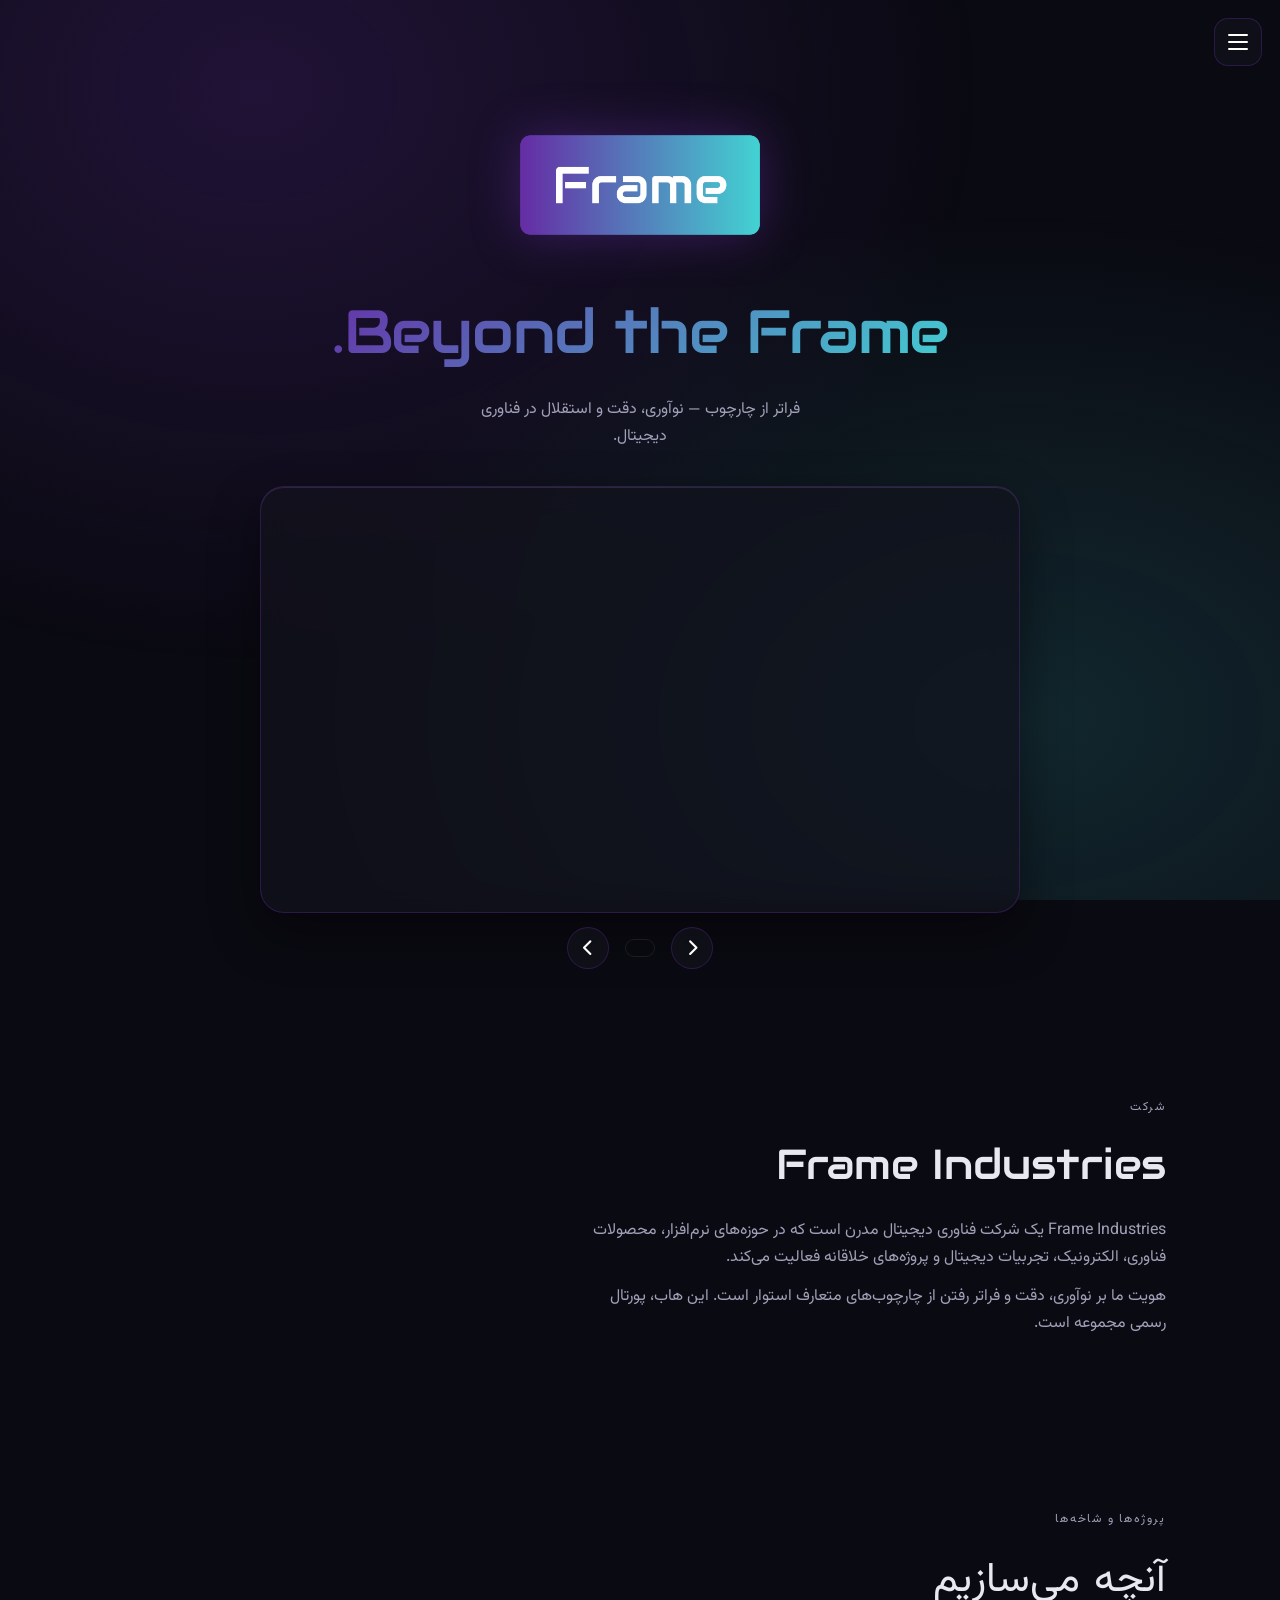
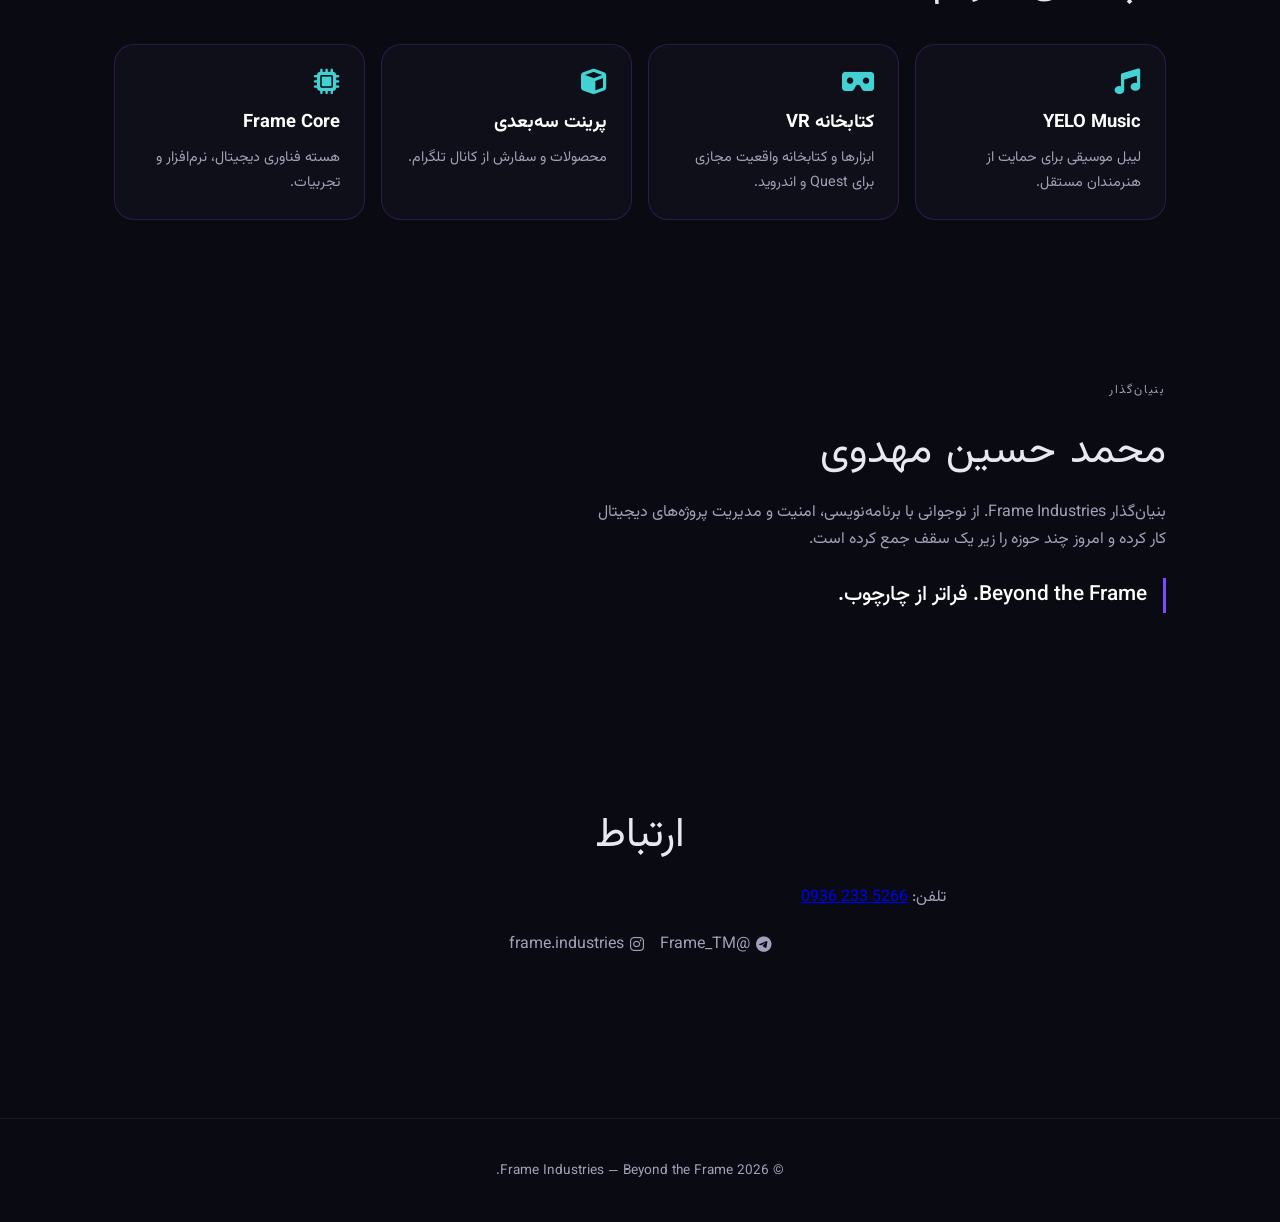
==== commit 4bf348e2: "Swap arrow icons for correct visual direction after LTR fix" ====
--- a/index.html
+++ b/index.html
@@ -70,14 +70,16 @@
 
             <section class="ad-slider" id="adSlider" hidden aria-roledescription="carousel" aria-label="اسلایدر">
                 <div class="ad-frame" id="adFrame">
+                    <div class="ad-track" id="adTrack"></div>
+                </div>
+                <div class="ad-controls">
                     <button class="ad-arrow ad-prev" id="adPrev" aria-label="قبلی" type="button">
-                        <i class="fas fa-chevron-right"></i>
-                    </button>
-                    <div class="ad-track" id="adTrack"></div>
-                    <button class="ad-arrow ad-next" id="adNext" aria-label="بعدی" type="button">
                         <i class="fas fa-chevron-left"></i>
                     </button>
                     <div class="ad-dots" id="adDots"></div>
+                    <button class="ad-arrow ad-next" id="adNext" aria-label="بعدی" type="button">
+                        <i class="fas fa-chevron-right"></i>
+                    </button>
                 </div>
             </section>
         </section>
--- a/style.css
+++ b/style.css
@@ -194,30 +194,39 @@
 }
 .tagline { max-width: 38ch; color: var(--muted); margin: 0 auto; }
 
-/* Slider — previous glass framed style */
+/* Slider — force LTR so transform works correctly */
 .ad-slider {
-  width: min(720px, 92%);
+  width: min(760px, 94%);
   margin: 8px 0;
+  display: flex;
+  flex-direction: column;
+  align-items: center;
+  gap: 14px;
+  direction: ltr;
 }
 .ad-frame {
   position: relative;
+  width: 100%;
   aspect-ratio: 16/9;
   border-radius: 24px;
   overflow: hidden;
   background: var(--glass);
   border: 1px solid var(--line);
-  box-shadow: 0 20px 50px rgba(0,0,0,.4), inset 0 1px 0 rgba(255,255,255,.08);
-  backdrop-filter: blur(12px);
+  box-shadow: 0 20px 50px rgba(0,0,0,.45), inset 0 1px 0 rgba(255,255,255,.1);
+  backdrop-filter: blur(14px) saturate(1.2);
   cursor: grab;
   touch-action: pan-y;
   user-select: none;
+  direction: ltr;
 }
 .ad-frame.is-dragging { cursor: grabbing; }
 .ad-track {
   display: flex;
+  flex-direction: row;
   height: 100%;
   transform: translateX(0);
-  transition: transform .55s cubic-bezier(.22,1,.36,1);
+  transition: transform .6s cubic-bezier(.22,1,.36,1);
+  direction: ltr;
 }
 .ad-frame.is-dragging .ad-track { transition: none; }
 .ad-track img, .ad-link {
@@ -225,21 +234,52 @@
   width: 100%;
   height: 100%;
   object-fit: cover;
+  transition: transform .6s ease;
+}
+.ad-frame:hover .ad-track img {
+  transform: scale(1.03);
 }
 .ad-link { display: block; }
 .ad-track img { pointer-events: none; }
+
+/* Controls below slider */
+.ad-controls {
+  display: flex;
+  align-items: center;
+  justify-content: center;
+  gap: 16px;
+  width: 100%;
+  direction: ltr;
+}
+.ad-arrow {
+  width: 42px;
+  height: 42px;
+  border: 1px solid var(--line);
+  background: var(--glass);
+  backdrop-filter: blur(12px);
+  color: #fff;
+  border-radius: 50%;
+  display: flex;
+  align-items: center;
+  justify-content: center;
+  cursor: pointer;
+  transition: all .3s var(--ease);
+  flex-shrink: 0;
+}
+.ad-arrow:hover {
+  background: rgba(101,46,166,.5);
+  border-color: var(--cyan);
+  transform: scale(1.08);
+}
+.ad-arrow i { font-size: 1.05rem; pointer-events: none; }
+
 .ad-dots {
-  position: absolute;
-  left: 50%;
-  bottom: 14px;
-  transform: translateX(-50%);
-  z-index: 4;
   display: flex;
   gap: 7px;
-  padding: 8px 12px;
+  padding: 8px 14px;
   border-radius: 999px;
-  background: rgba(10,10,18,.65);
-  border: 1px solid rgba(255,255,255,.1);
+  background: rgba(10,10,18,.55);
+  border: 1px solid rgba(255,255,255,.08);
   backdrop-filter: blur(12px);
 }
 .ad-dot {
@@ -332,9 +372,11 @@
   .hero { min-height: auto; padding-top: 90px; }
   .ad-slider { width: 100%; }
   .ad-frame { border-radius: 18px; }
+  .ad-controls { gap: 12px; }
+  .ad-arrow { width: 38px; height: 38px; }
 }
 
 @media (prefers-reduced-motion: reduce) {
-  .ad-track, .slide-menu, .menu-overlay, .hamburger { transition: none; }
+  .ad-track, .slide-menu, .menu-overlay, .hamburger, .ad-arrow { transition: none; }
   .section { opacity: 1; transform: none; }
 }
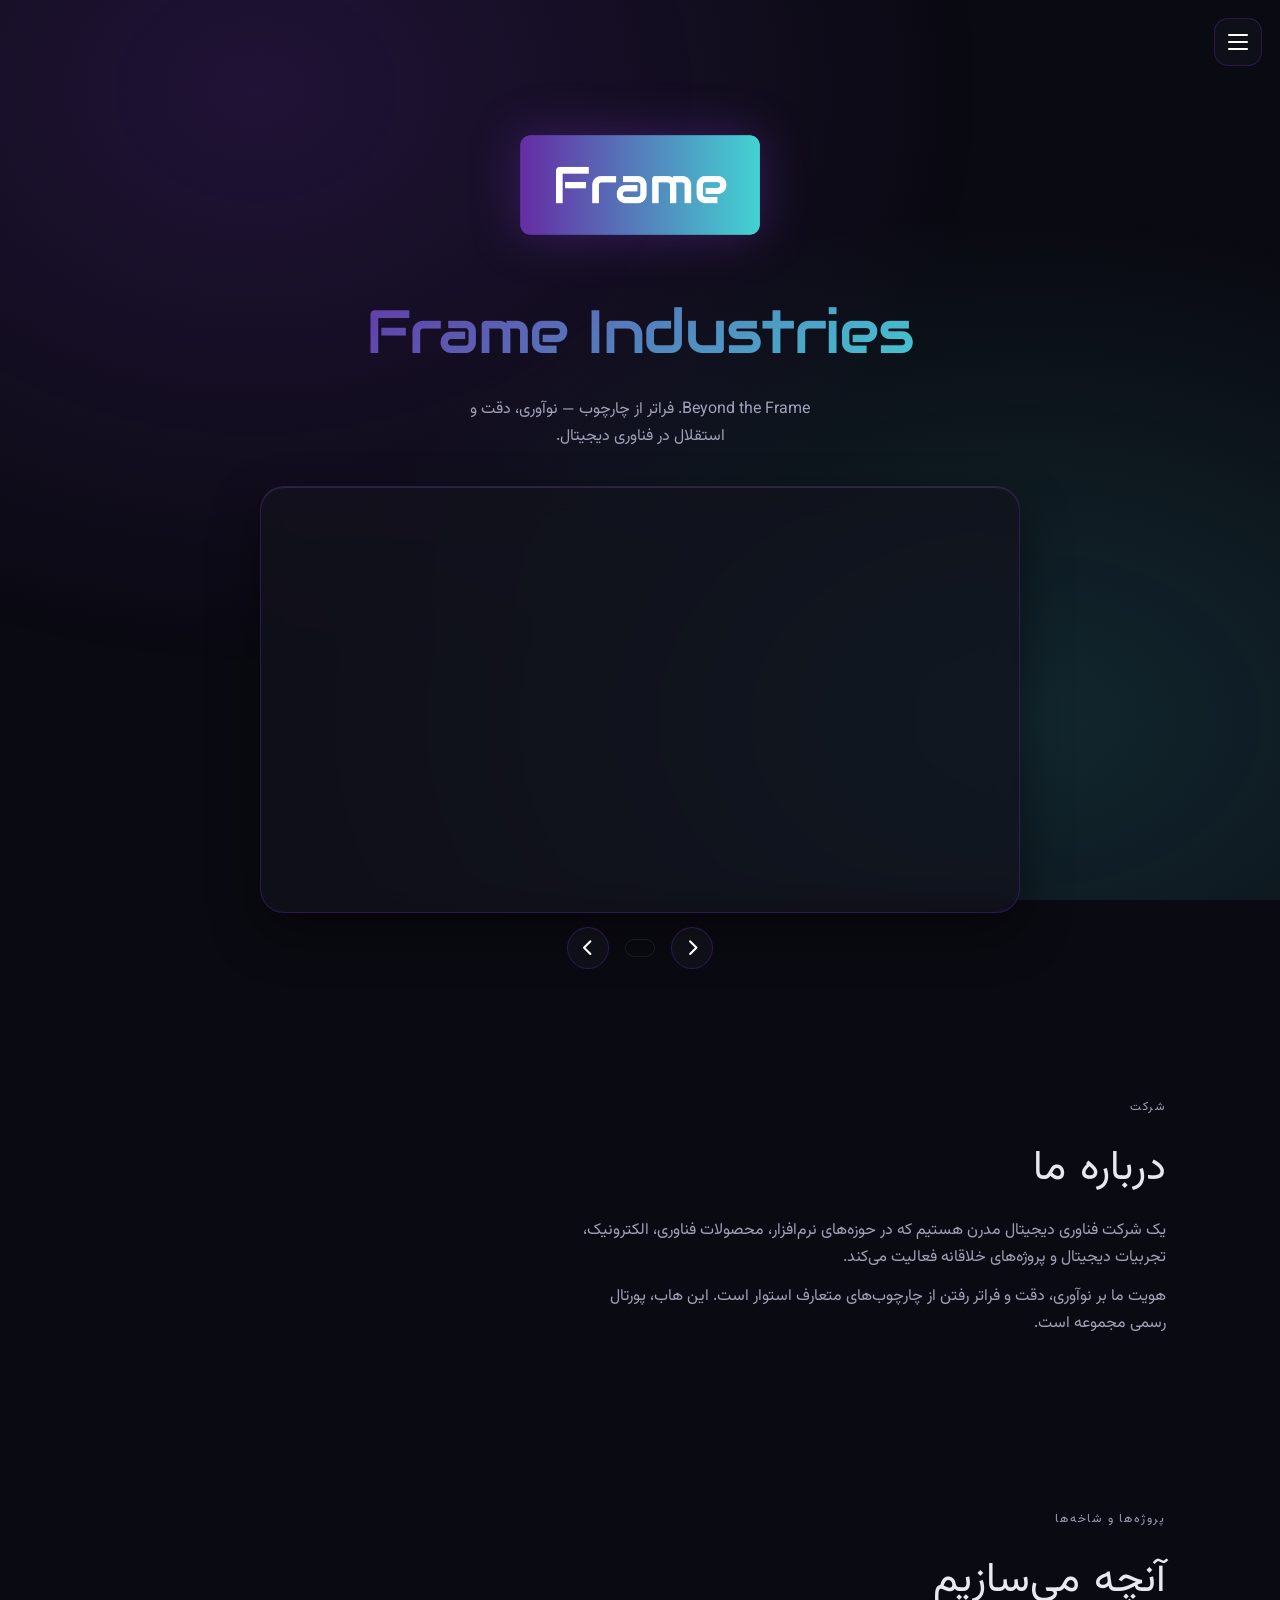
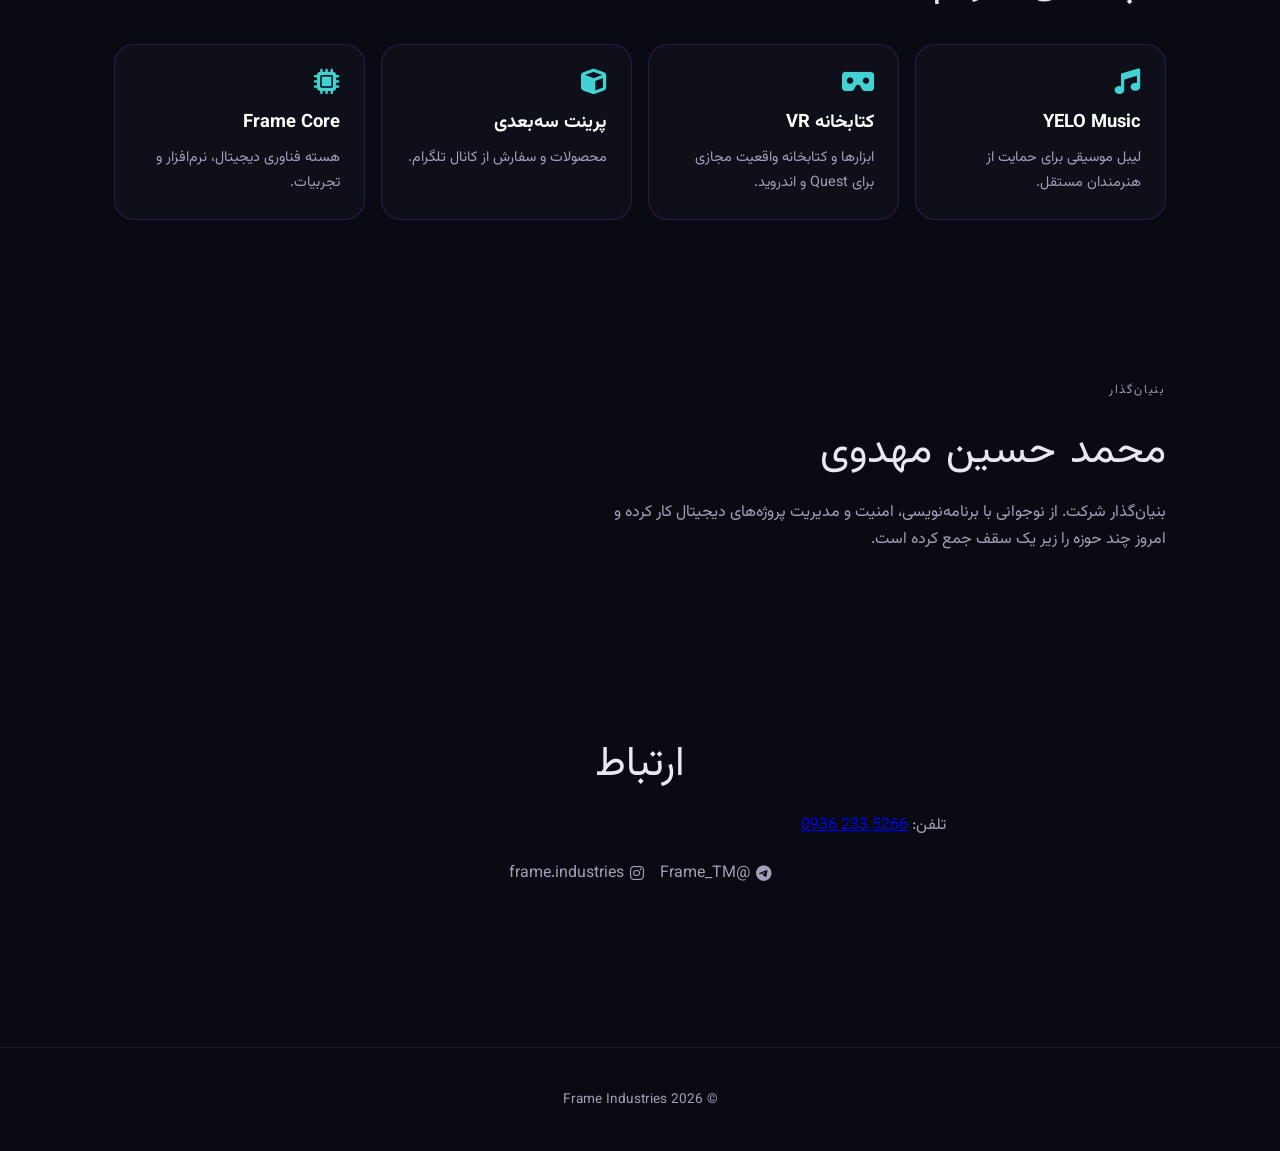
==== commit 1e291209: "Clean up repeated branding on homepage: reduce Frame Industries and Beyond the Frame overuse" ====
--- a/index.html
+++ b/index.html
@@ -4,14 +4,61 @@
     <meta charset="UTF-8">
     <meta name="viewport" content="width=device-width, initial-scale=1.0">
     <meta name="google-site-verification" content="eckEmKRcxO2-v0_uGxKgiAfYmNxzAT6_36wGXXYYWFs" />
-    <title>Frame Industries | Beyond the Frame</title>
-    <meta name="description" content="هاب رسمی Frame Industries. Beyond the Frame. فناوری، موسیقی، VR و نوآوری در شیراز.">
+    <title>Frame Industries | فناوری دیجیتال شیراز</title>
+    <meta name="description" content="هاب رسمی Frame Industries در شیراز. فناوری دیجیتال، لیبل موسیقی YELO، کتابخانه VR برای Quest و اندروید، پرینت سه‌بعدی و نوآوری.">
+    <meta name="keywords" content="Frame Industries, فریم اینداستریز, Beyond the Frame, YELO Music, کتابخانه VR, فناوری دیجیتال شیراز, محمد حسین مهدوی">
+    <meta name="author" content="Mohammad Hosein Mahdavi">
+    <meta name="robots" content="index, follow">
+    <link rel="canonical" href="https://frame.iddns.ir/">
     <meta name="theme-color" content="#0a0a12">
+    
+    <!-- Open Graph -->
+    <meta property="og:title" content="Frame Industries">
+    <meta property="og:description" content="هاب رسمی Frame Industries. فناوری، موسیقی YELO، VR و نوآوری در شیراز.">
+    <meta property="og:type" content="website">
+    <meta property="og:url" content="https://frame.iddns.ir/">
+    <meta property="og:image" content="https://frame.iddns.ir/assets/logo-banner.png">
+    <meta property="og:locale" content="fa_IR">
+    <meta property="og:site_name" content="Frame Industries">
+    
+    <!-- Twitter -->
+    <meta name="twitter:card" content="summary_large_image">
+    <meta name="twitter:title" content="Frame Industries">
+    <meta name="twitter:description" content="هاب رسمی Frame Industries. فناوری دیجیتال و نوآوری.">
+    <meta name="twitter:image" content="https://frame.iddns.ir/assets/logo-banner.png">
+    
     <link rel="icon" href="assets/logo-icon.png" />
     <link rel="apple-touch-icon" href="assets/logo-icon.png" />
     <link href="https://fonts.googleapis.com/css2?family=Audiowide&family=Inter:wght@300;400;500;600;700&family=Vazirmatn:wght@300;400;500;600;700&display=swap" rel="stylesheet">
     <link rel="stylesheet" href="https://cdnjs.cloudflare.com/ajax/libs/font-awesome/6.5.1/css/all.min.css">
     <link rel="stylesheet" href="style.css">
+    
+    <!-- JSON-LD Structured Data -->
+    <script type="application/ld+json">
+    {
+      "@context": "https://schema.org",
+      "@type": "Organization",
+      "name": "Frame Industries",
+      "alternateName": "فریم اینداستریز",
+      "url": "https://frame.iddns.ir/",
+      "logo": "https://frame.iddns.ir/assets/logo-icon.png",
+      "description": "شرکت فناوری دیجیتال در شیراز فعال در نرم‌افزار، VR، موسیقی و پروژه‌های خلاقانه.",
+      "founder": {
+        "@type": "Person",
+        "name": "محمد حسین مهدوی"
+      },
+      "address": {
+        "@type": "PostalAddress",
+        "addressLocality": "شیراز",
+        "addressCountry": "IR"
+      },
+      "sameAs": [
+        "https://t.me/Frame_TM",
+        "https://www.instagram.com/frame.industries/",
+        "https://github.com/MHMahdavi1391"
+      ]
+    }
+    </script>
 </head>
 <body>
     <!-- Hamburger Button -->
@@ -63,9 +110,9 @@
     <main>
         <section id="hero" class="hero">
             <div class="hero-text">
-                <img src="assets/logo-banner.png" alt="Frame" class="hero-logo">
-                <h1>Beyond the Frame.</h1>
-                <p class="tagline">فراتر از چارچوب — نوآوری، دقت و استقلال در فناوری دیجیتال.</p>
+                <img src="assets/logo-banner.png" alt="Frame Industries logo" class="hero-logo">
+                <h1>Frame Industries</h1>
+                <p class="tagline">Beyond the Frame. فراتر از چارچوب — نوآوری، دقت و استقلال در فناوری دیجیتال.</p>
             </div>
 
             <section class="ad-slider" id="adSlider" hidden aria-roledescription="carousel" aria-label="اسلایدر">
@@ -86,8 +133,8 @@
 
         <section id="about" class="section">
             <p class="eyebrow">شرکت</p>
-            <h2>Frame Industries</h2>
-            <p>Frame Industries یک شرکت فناوری دیجیتال مدرن است که در حوزه‌های نرم‌افزار، محصولات فناوری، الکترونیک، تجربیات دیجیتال و پروژه‌های خلاقانه فعالیت می‌کند.</p>
+            <h2>درباره ما</h2>
+            <p>یک شرکت فناوری دیجیتال مدرن هستیم که در حوزه‌های نرم‌افزار، محصولات فناوری، الکترونیک، تجربیات دیجیتال و پروژه‌های خلاقانه فعالیت می‌کند.</p>
             <p>هویت ما بر نوآوری، دقت و فراتر رفتن از چارچوب‌های متعارف استوار است. این هاب، پورتال رسمی مجموعه است.</p>
         </section>
 
@@ -121,8 +168,7 @@
         <section id="founder" class="section">
             <p class="eyebrow">بنیان‌گذار</p>
             <h2>محمد حسین مهدوی</h2>
-            <p>بنیان‌گذار Frame Industries. از نوجوانی با برنامه‌نویسی، امنیت و مدیریت پروژه‌های دیجیتال کار کرده و امروز چند حوزه را زیر یک سقف جمع کرده است.</p>
-            <blockquote>Beyond the Frame. فراتر از چارچوب.</blockquote>
+            <p>بنیان‌گذار شرکت. از نوجوانی با برنامه‌نویسی، امنیت و مدیریت پروژه‌های دیجیتال کار کرده و امروز چند حوزه را زیر یک سقف جمع کرده است.</p>
         </section>
 
         <section id="contact" class="section contact">
@@ -136,7 +182,7 @@
     </main>
 
     <footer>
-        <p>&copy; 2026 Frame Industries — Beyond the Frame.</p>
+        <p>&copy; 2026 Frame Industries</p>
     </footer>
 
     <script src="slider.js"></script>
@@ -195,4 +241,4 @@
         });
     </script>
 </body>
-</html>+</html>
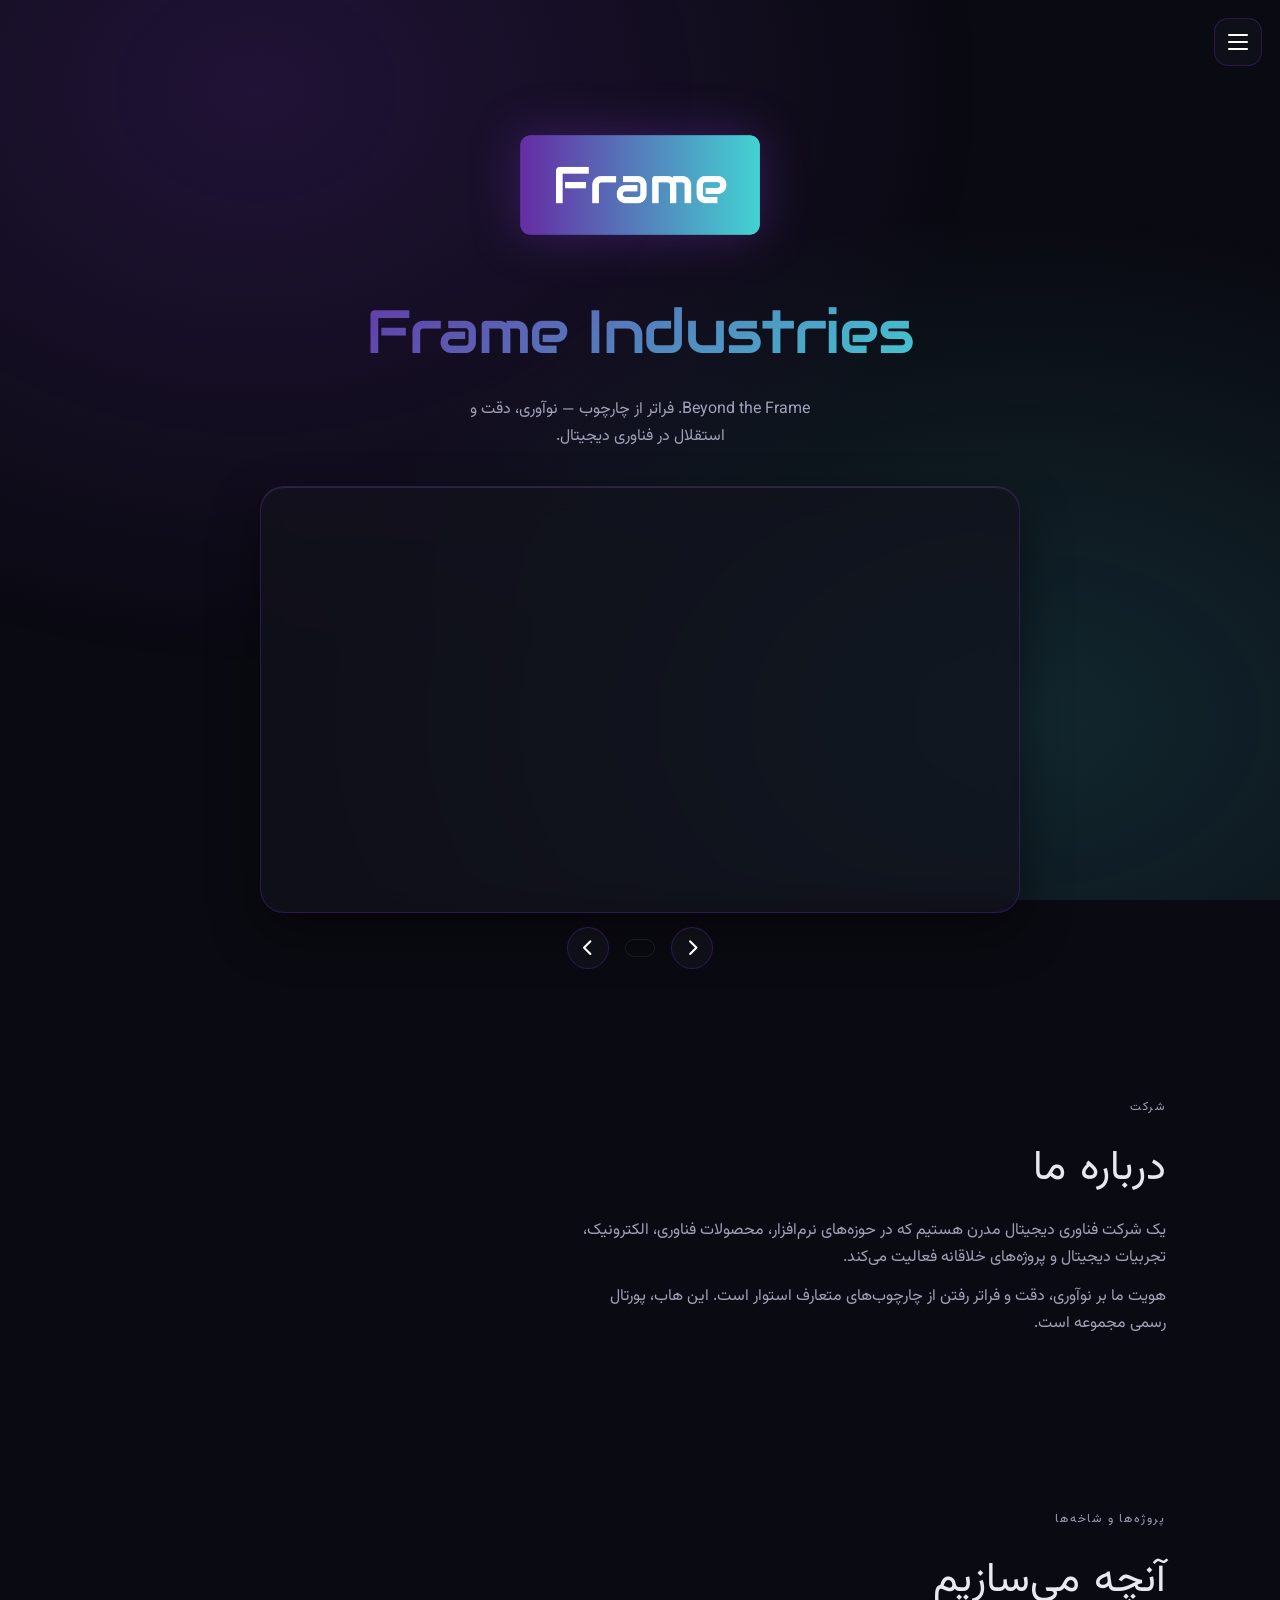
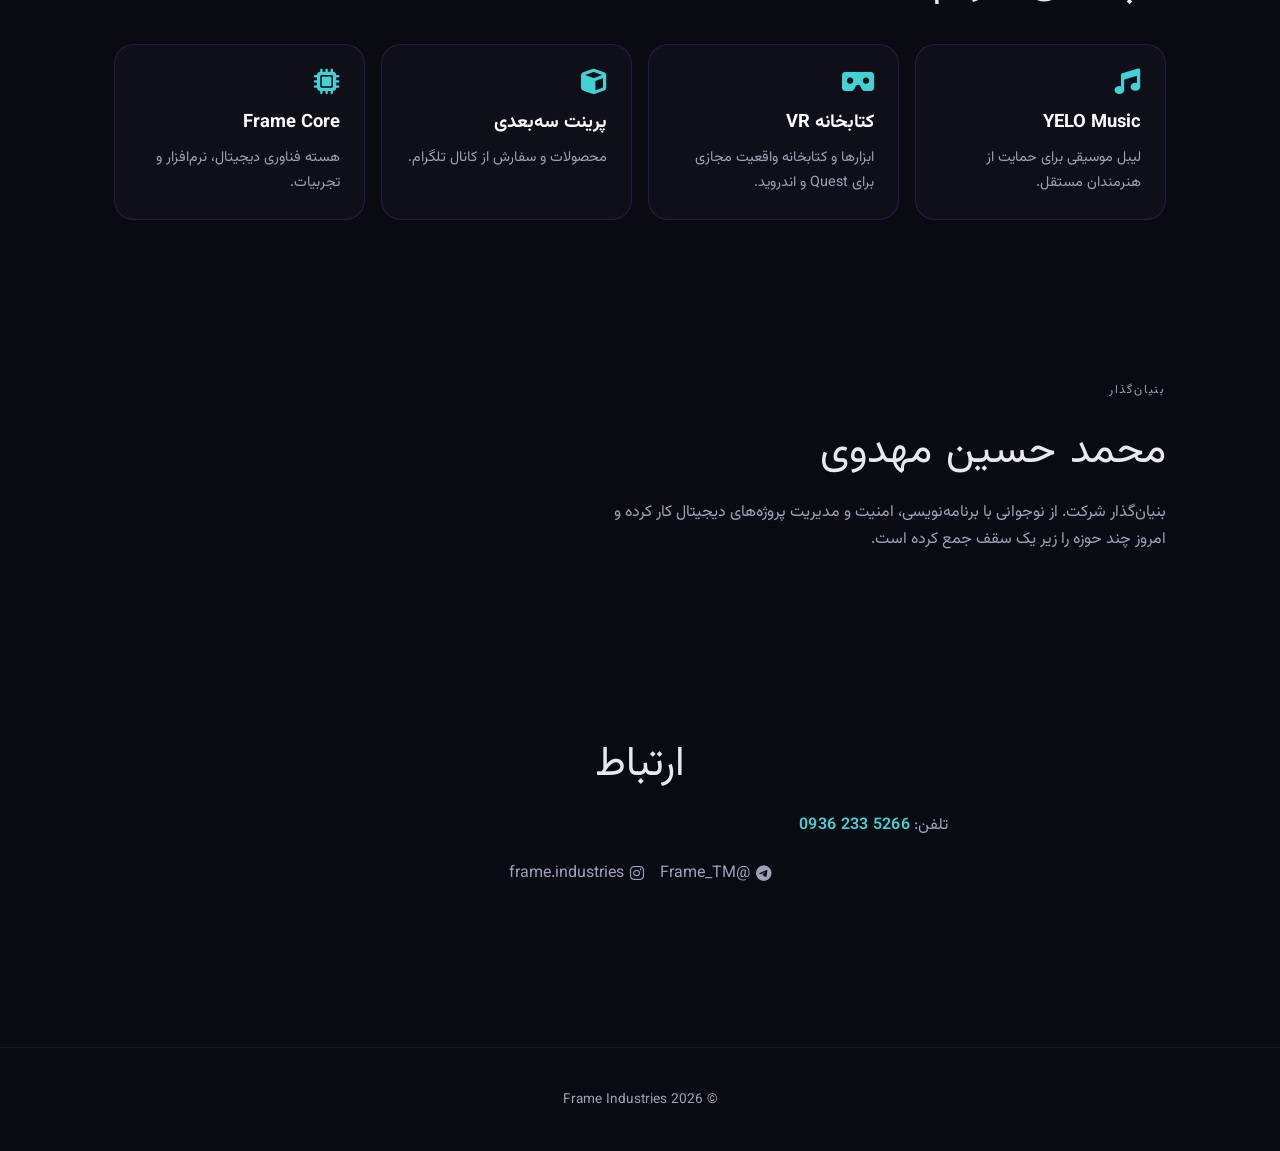
==== commit ec7da07f: "Ensure consistent dark theme-color for browser chrome" ====
--- a/index.html
+++ b/index.html
@@ -10,6 +10,7 @@
     <meta name="author" content="Mohammad Hosein Mahdavi">
     <meta name="robots" content="index, follow">
     <link rel="canonical" href="https://frame.iddns.ir/">
+    <meta name="color-scheme" content="dark">
     <meta name="theme-color" content="#0a0a12">
     
     <!-- Open Graph -->
--- a/style.css
+++ b/style.css
@@ -349,6 +349,17 @@
 }
 
 .contact { text-align: center; }
+.contact a[href^="tel"] {
+  color: var(--cyan);
+  text-decoration: none;
+  font-weight: 600;
+  letter-spacing: 0.02em;
+  transition: color .3s;
+}
+.contact a[href^="tel"]:hover {
+  color: #fff;
+  text-decoration: underline;
+}
 .socials { display: flex; gap: 16px; justify-content: center; margin-top: 20px; }
 .socials a {
   color: var(--muted);
@@ -379,4 +390,4 @@
 @media (prefers-reduced-motion: reduce) {
   .ad-track, .slide-menu, .menu-overlay, .hamburger, .ad-arrow { transition: none; }
   .section { opacity: 1; transform: none; }
-}+}
